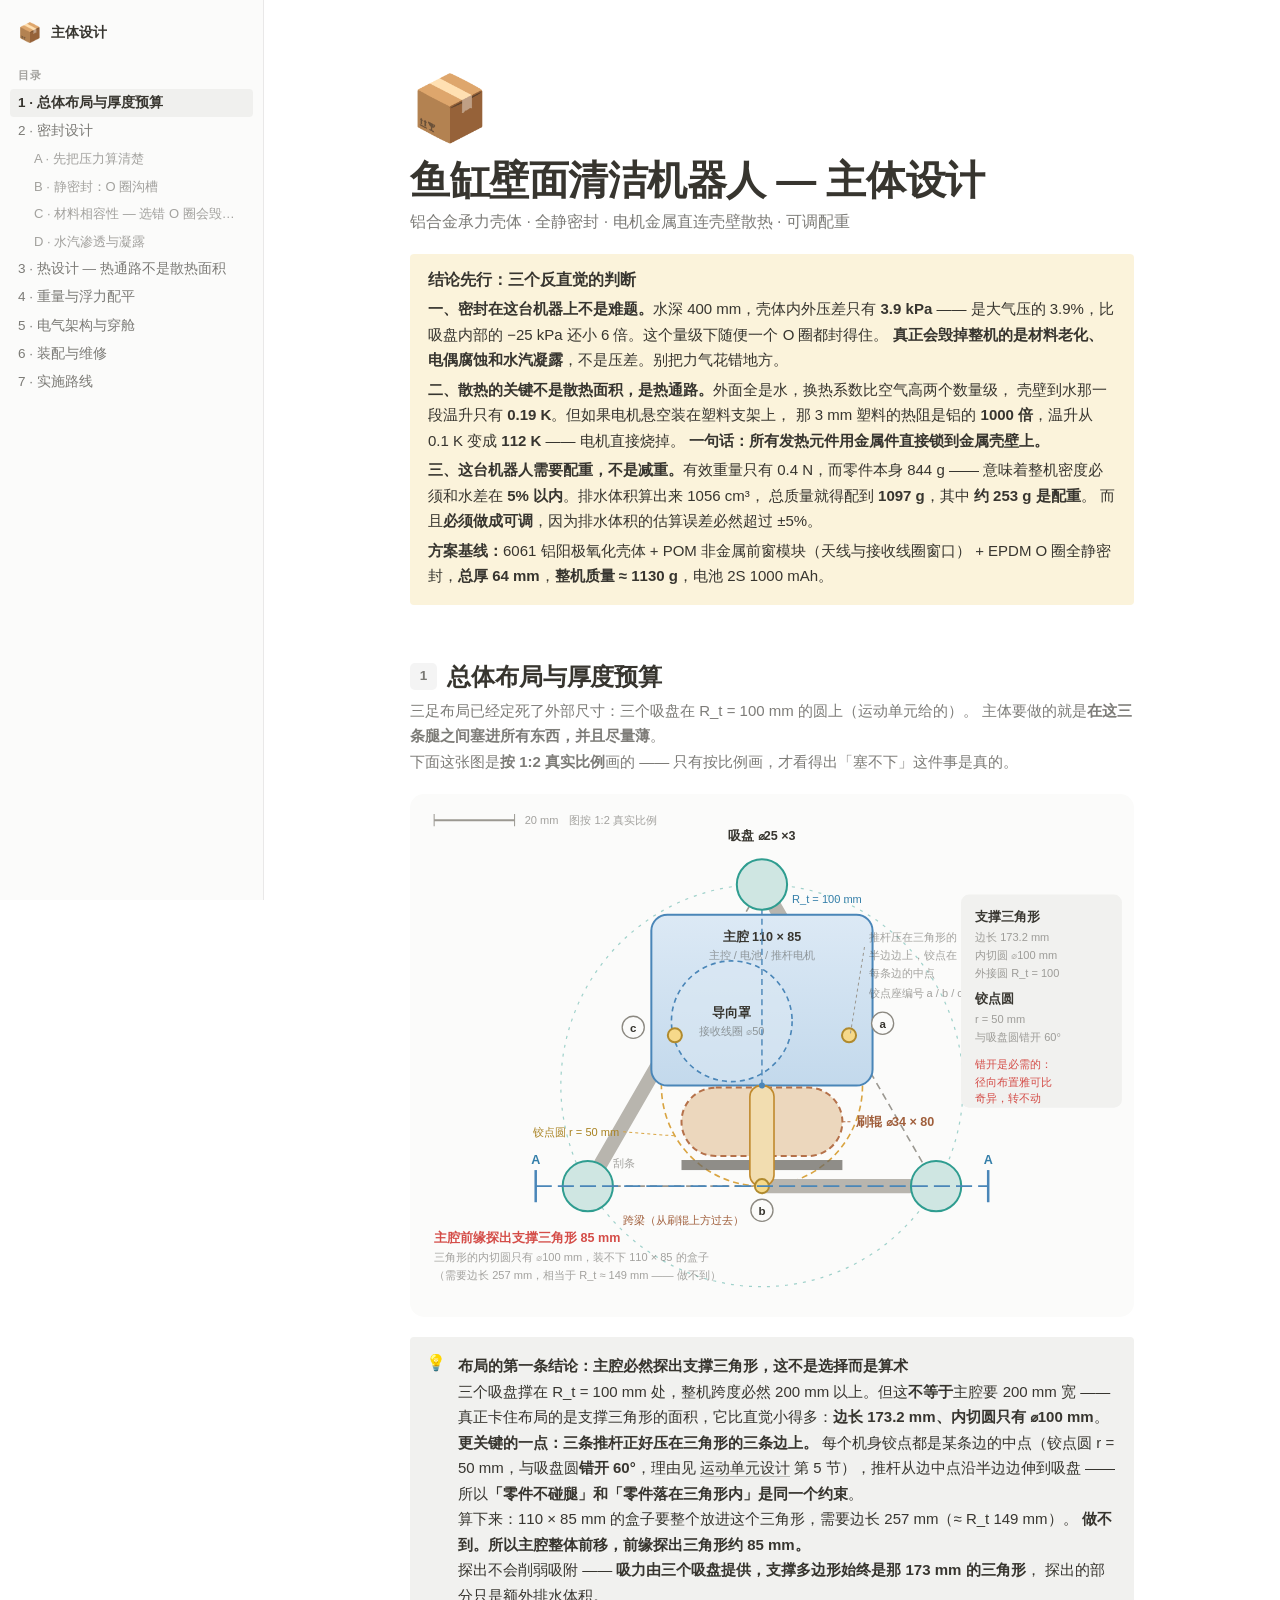
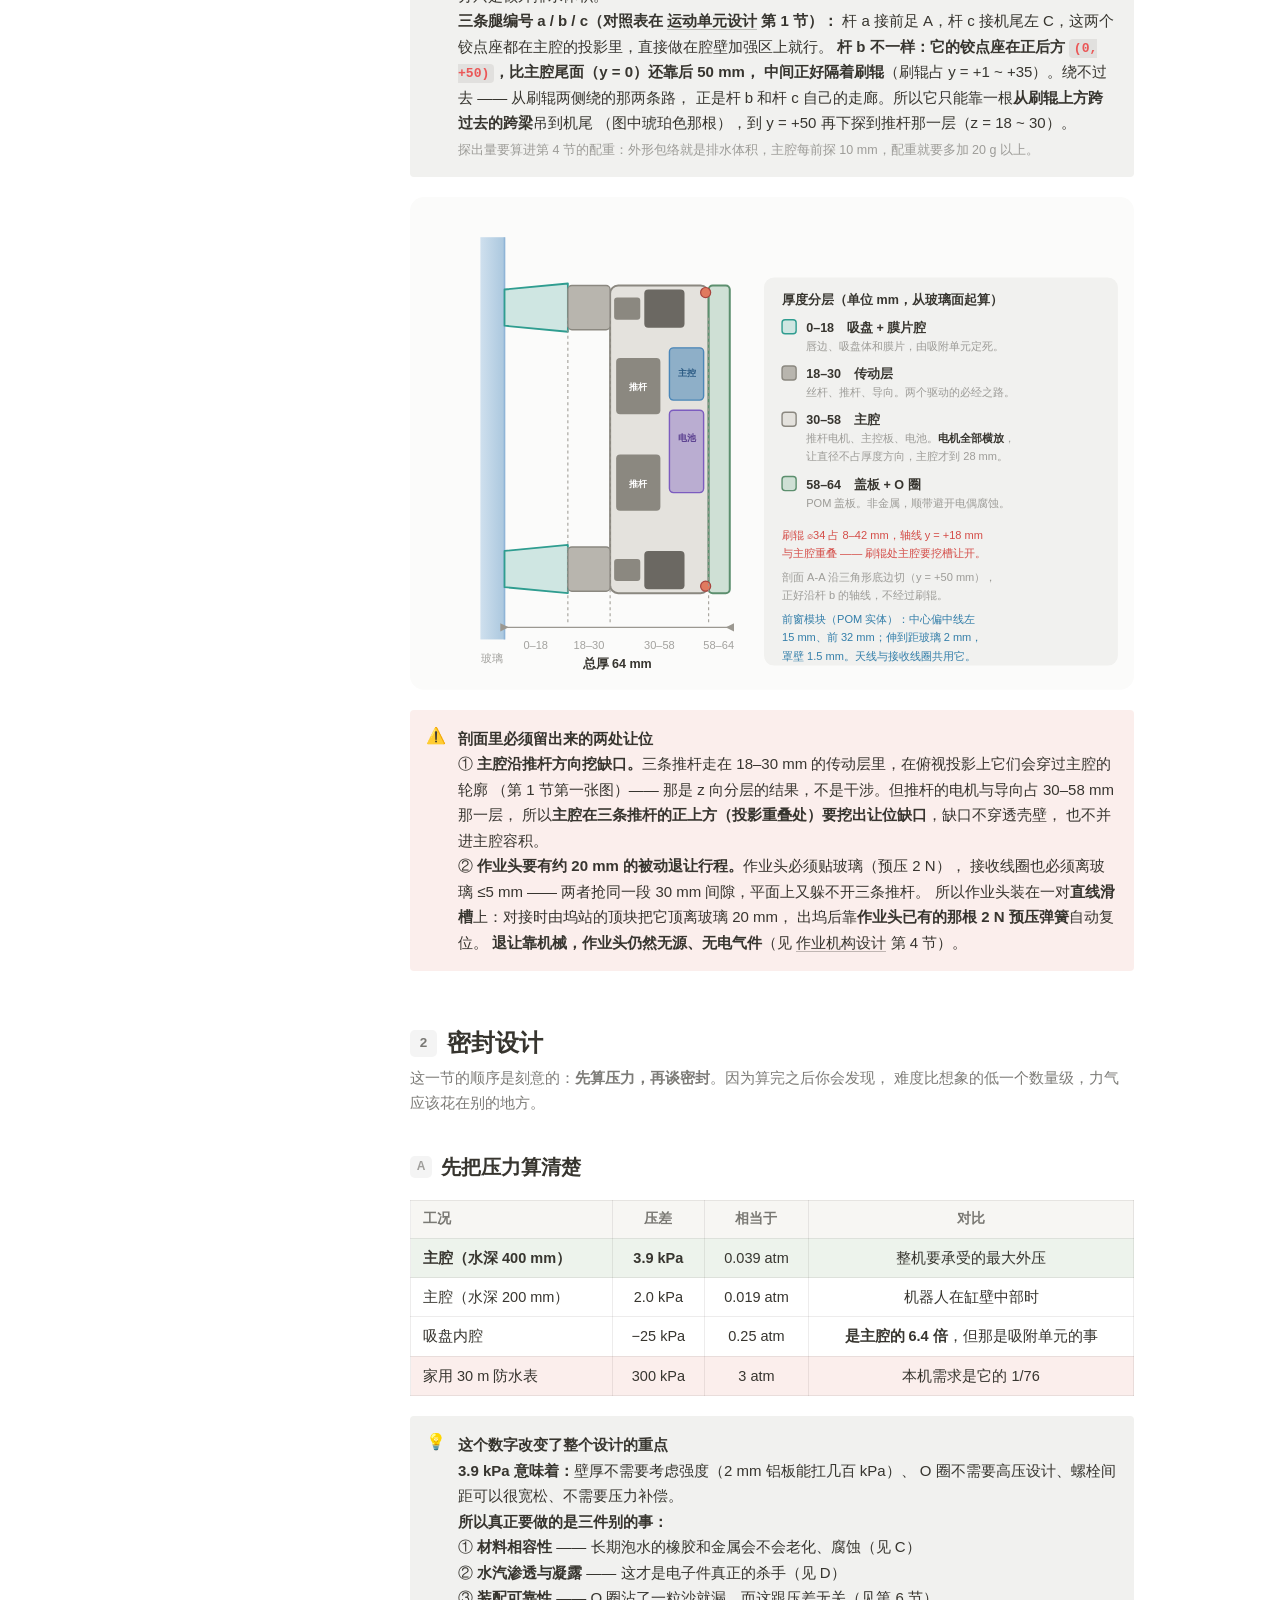
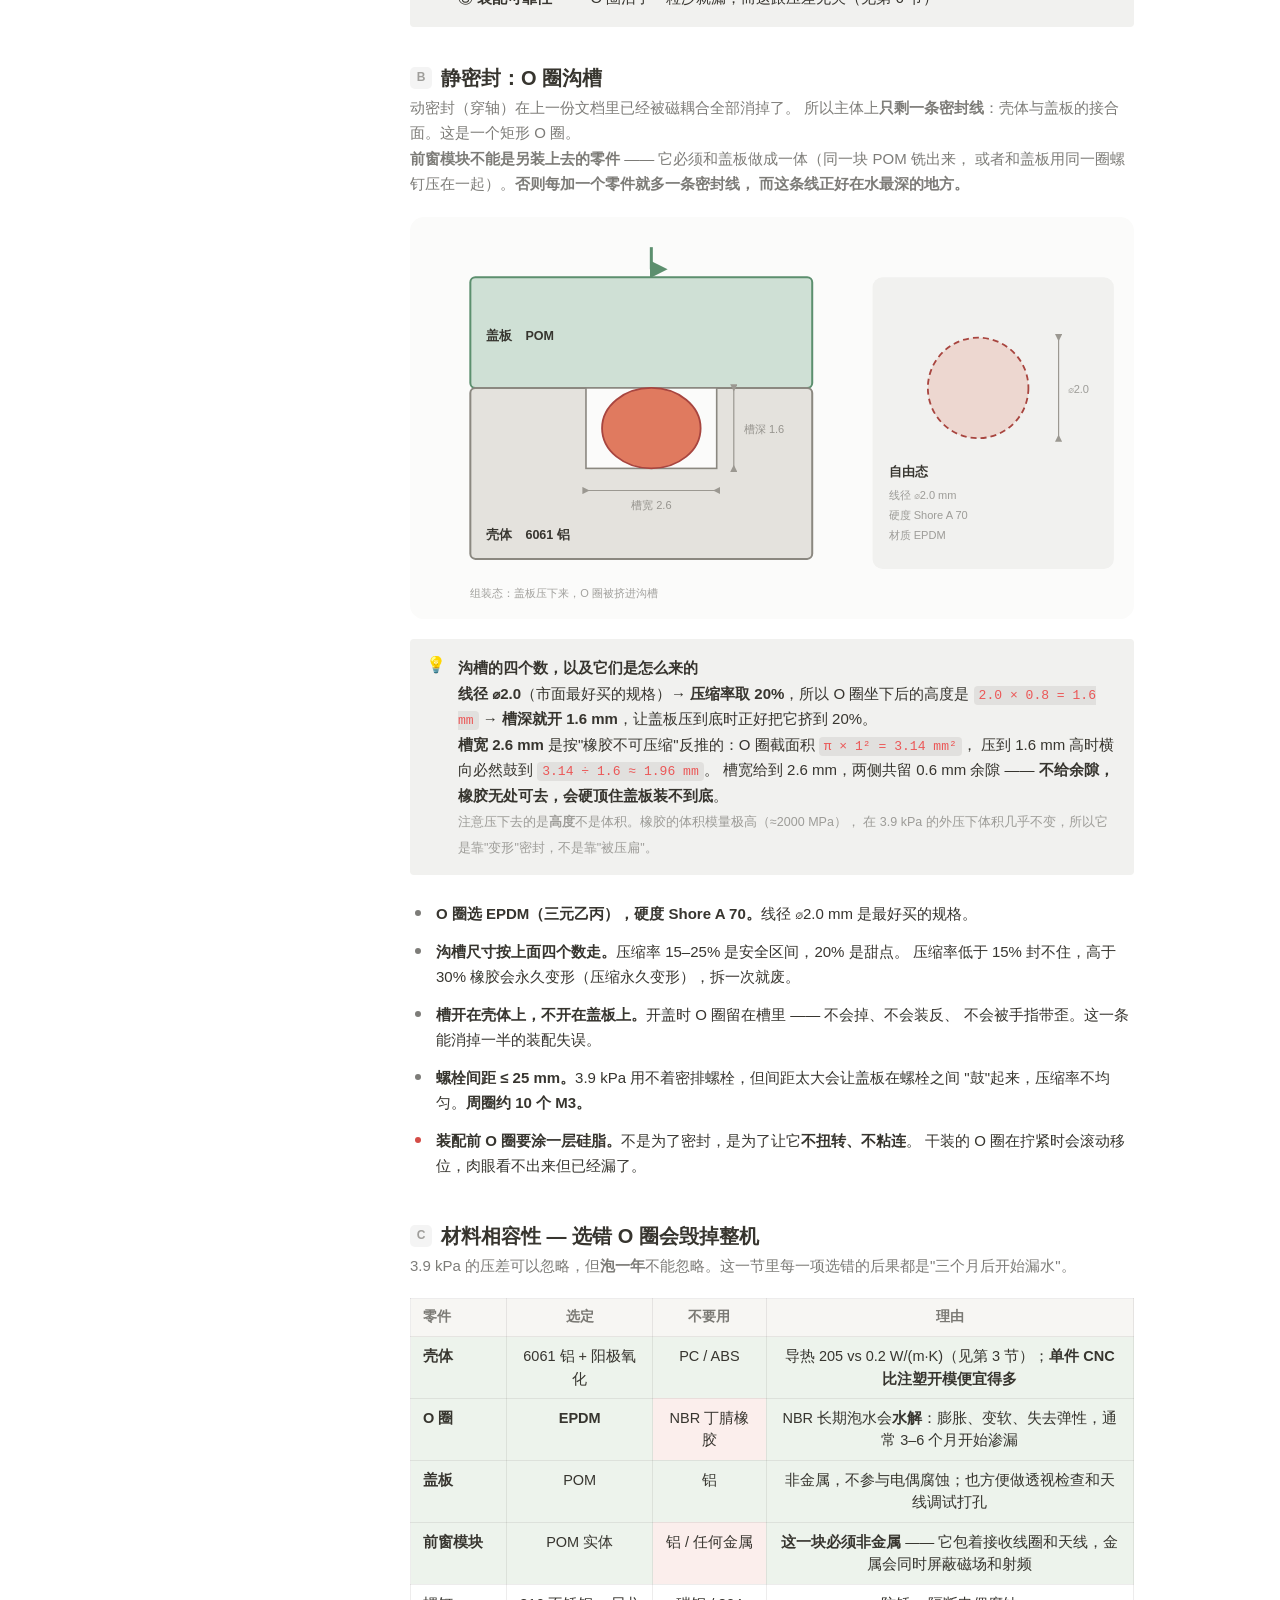
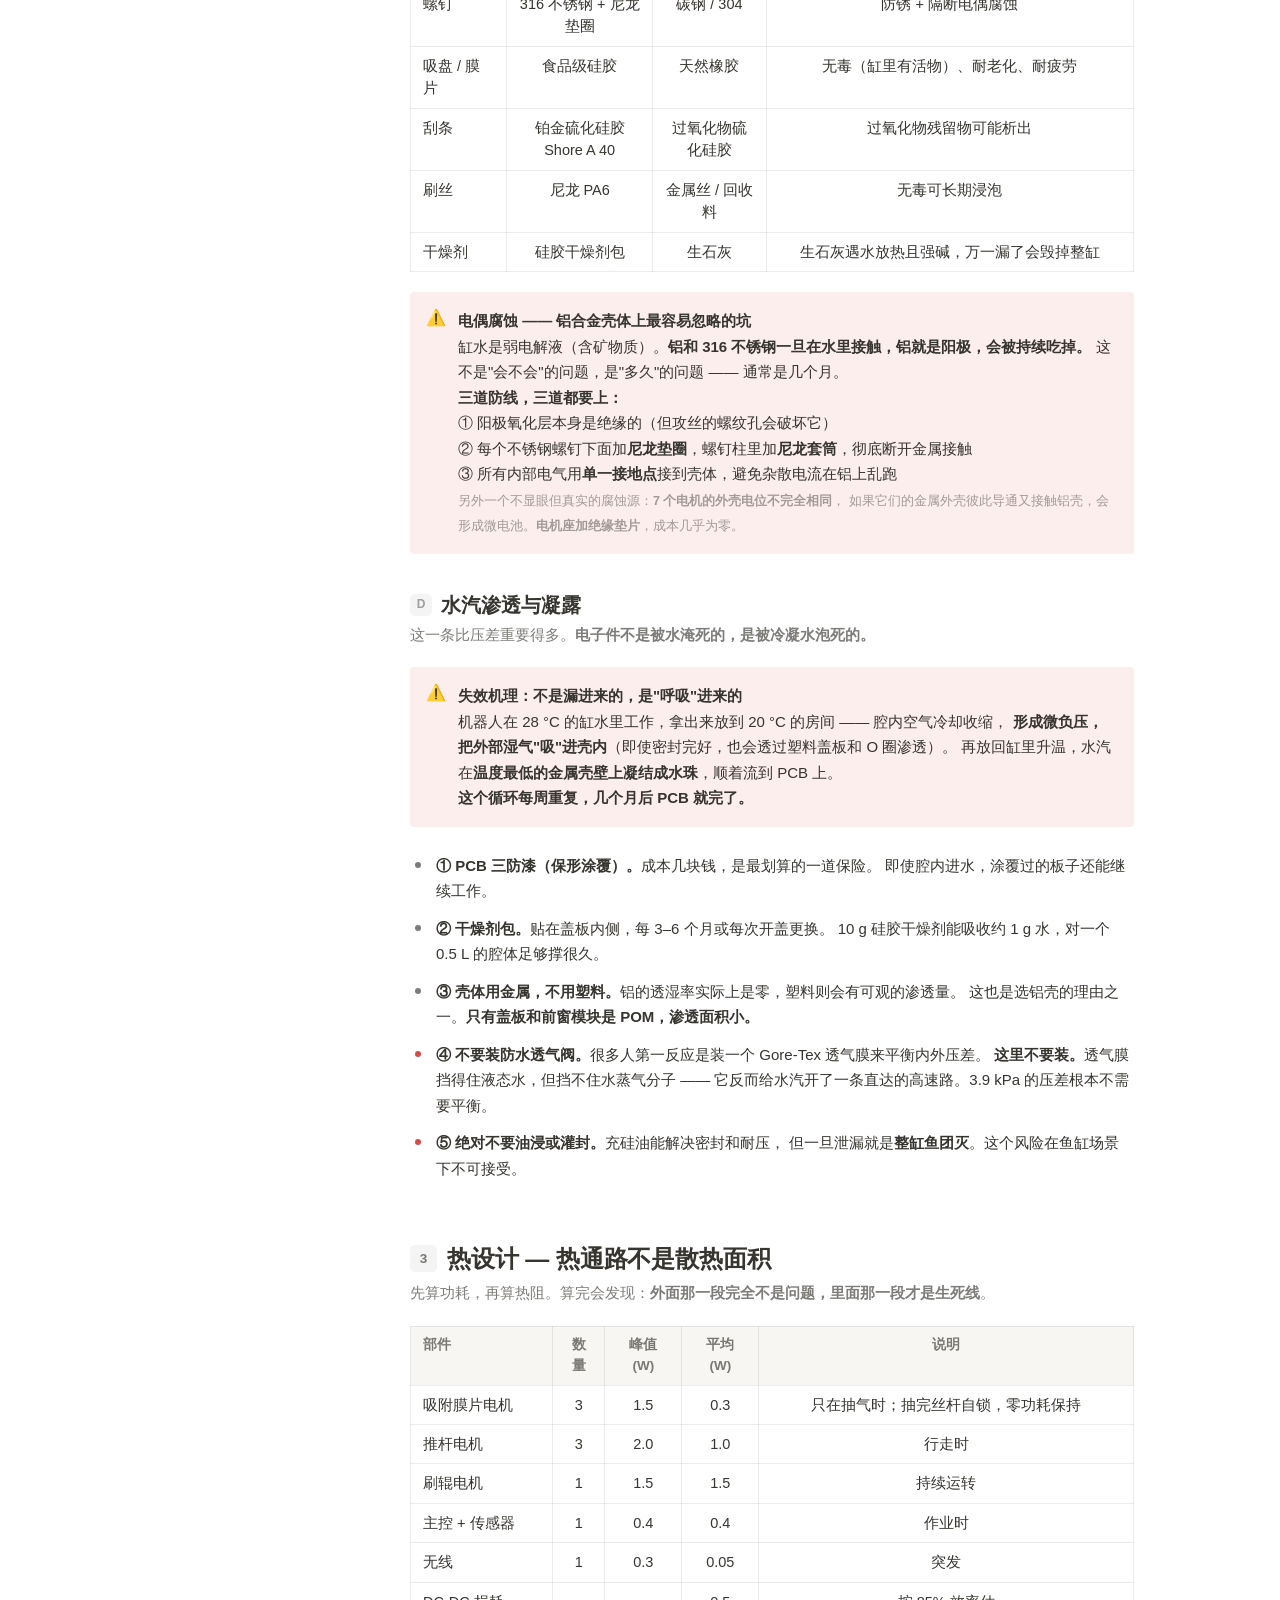
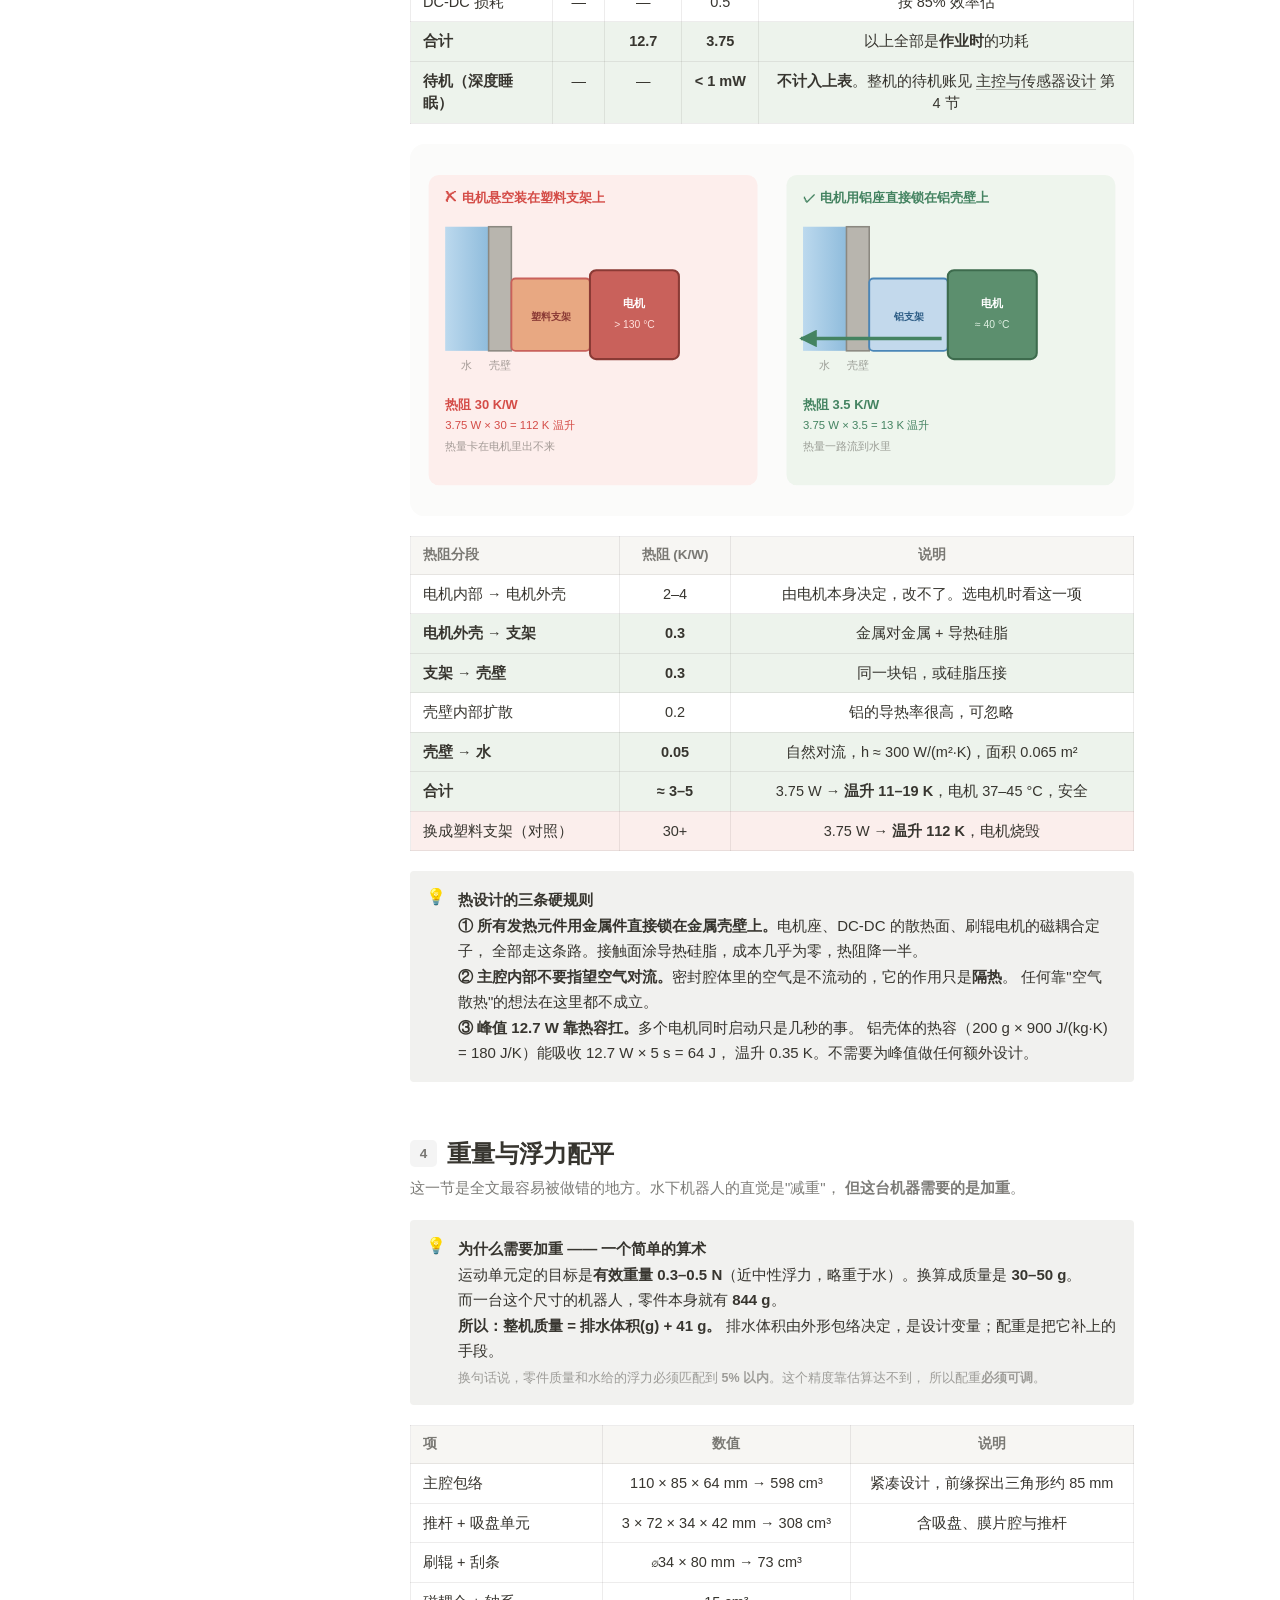
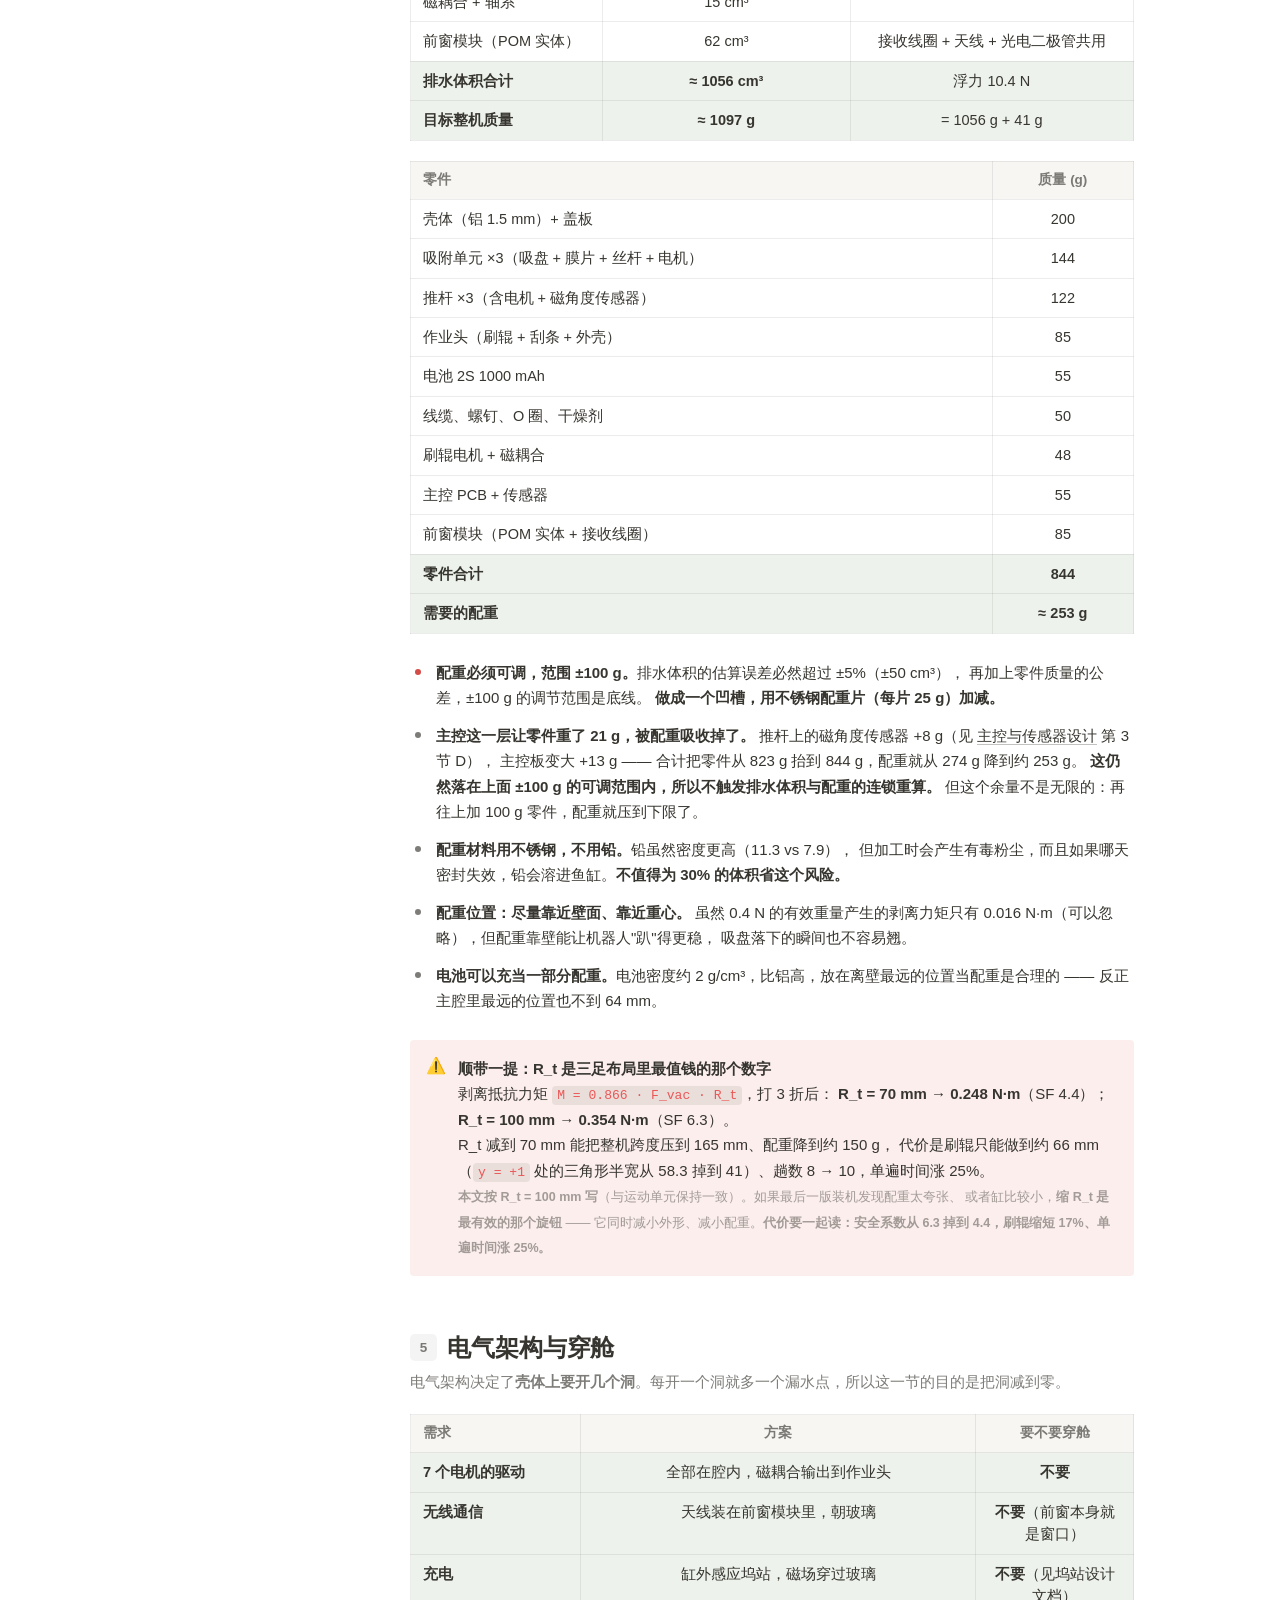
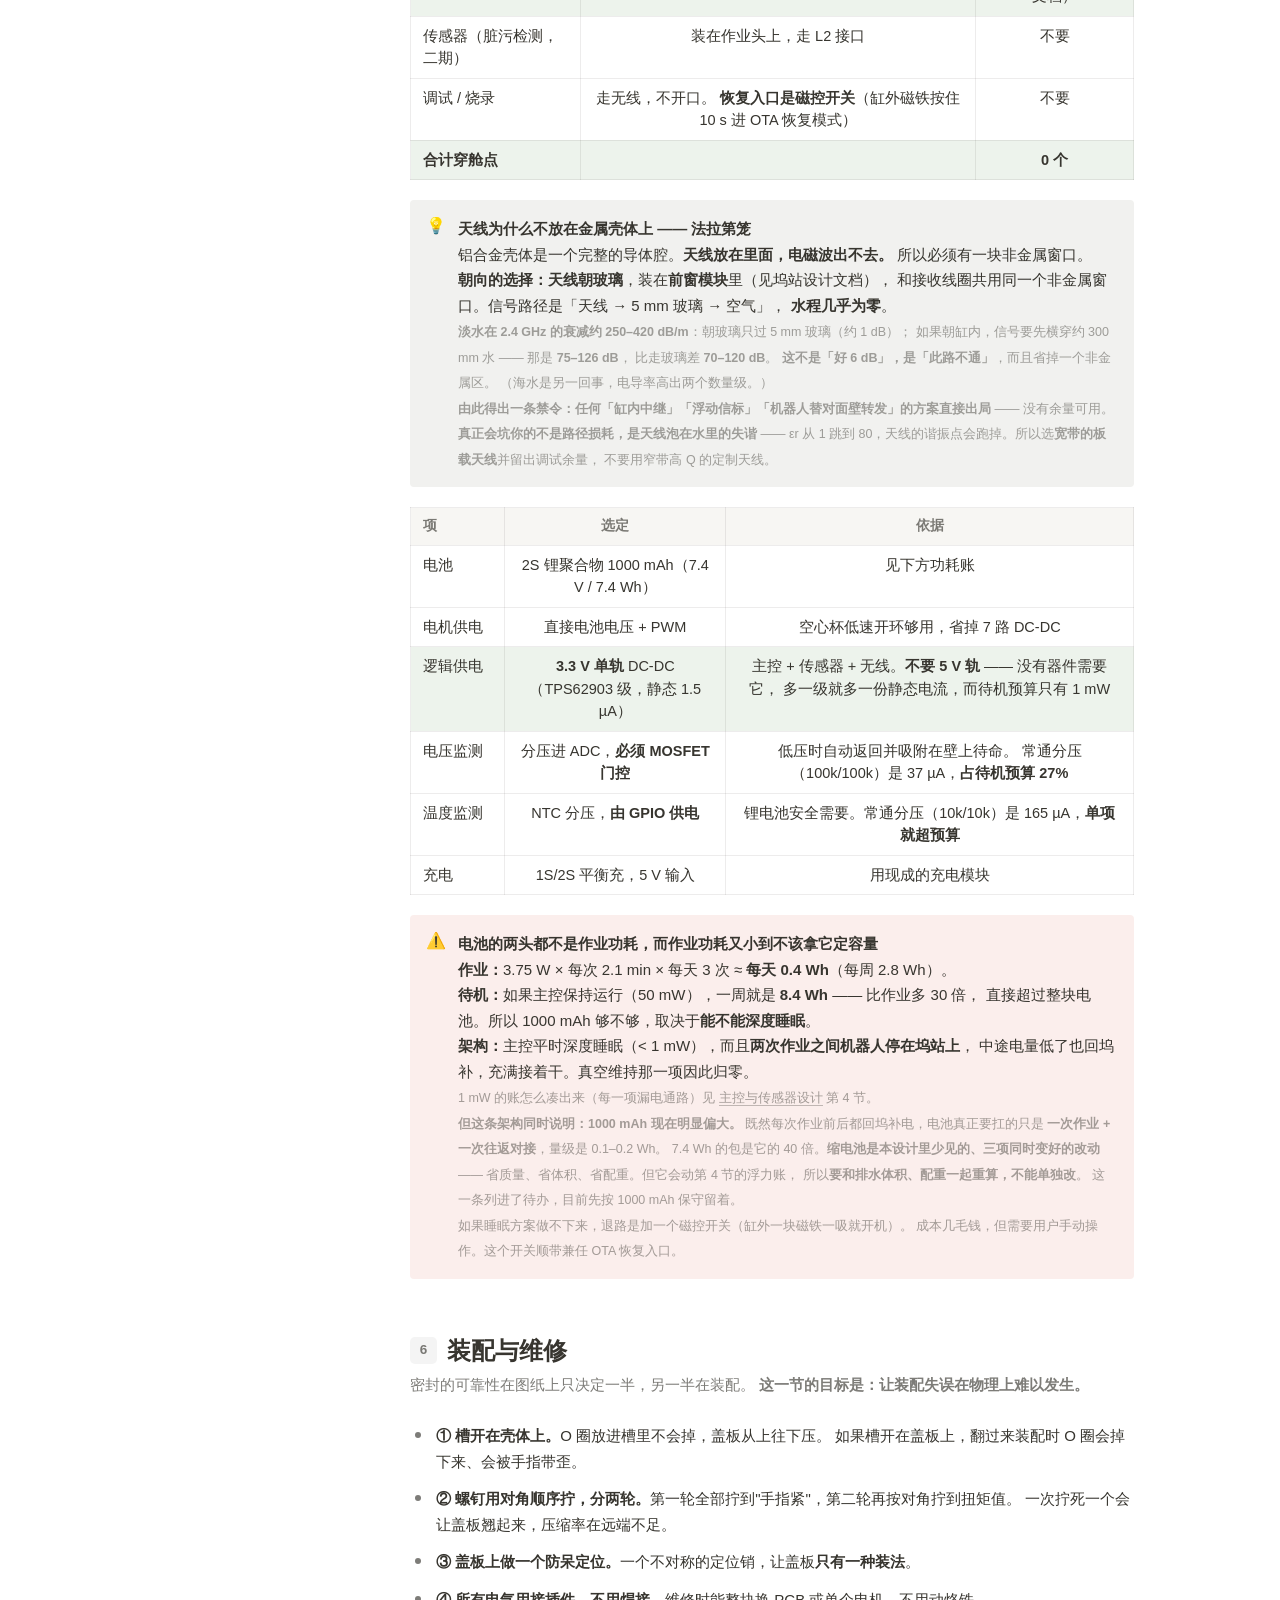
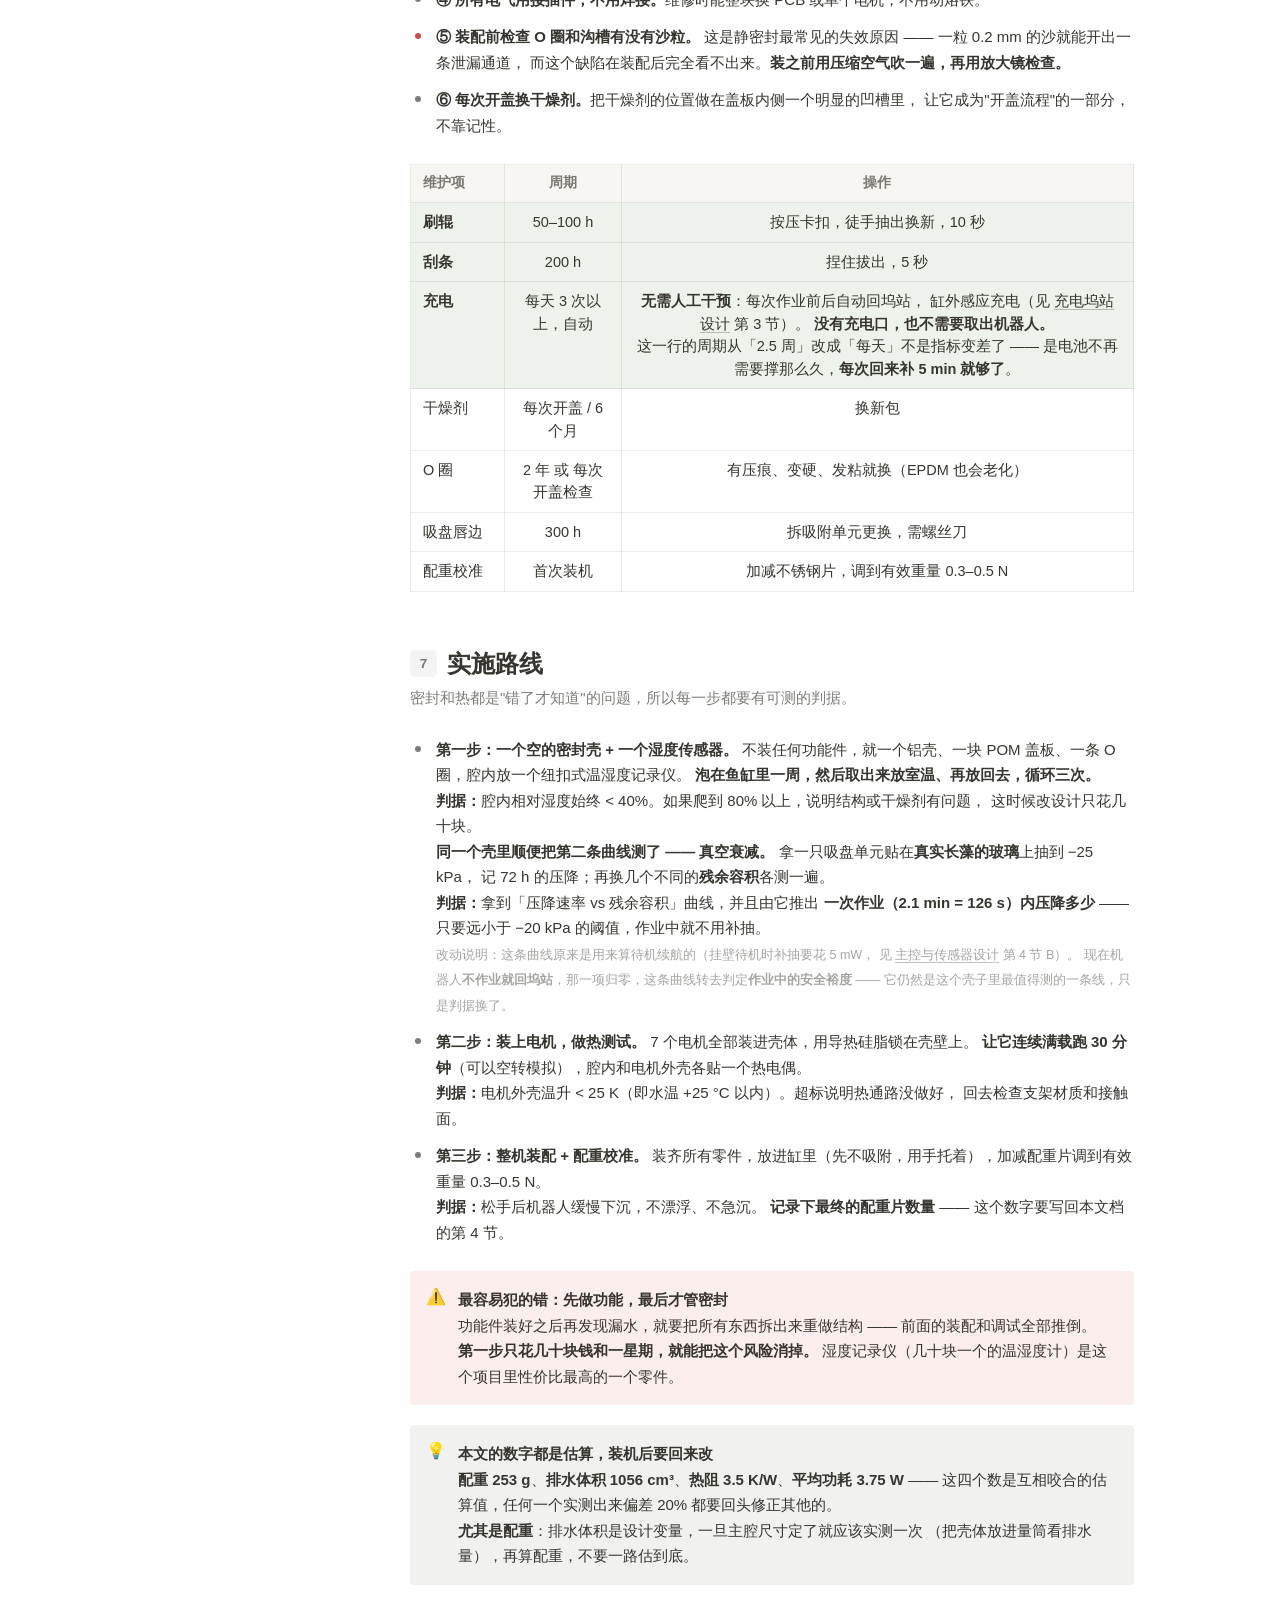
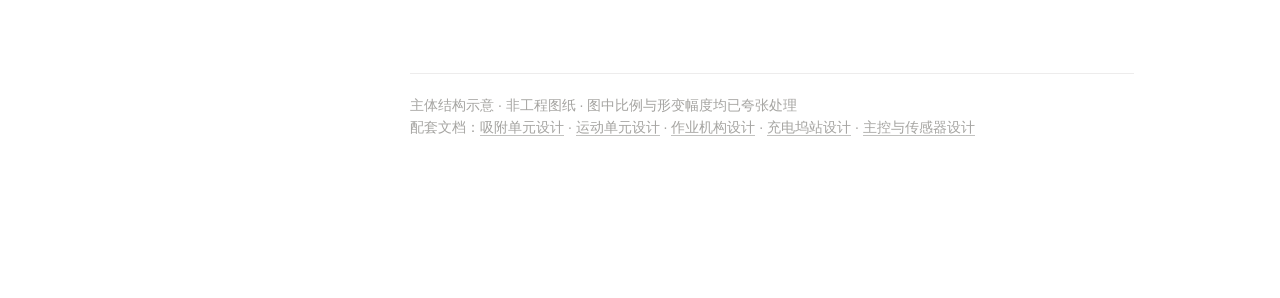
==== body.html @ 6ccfcbfc "feat: 完善文档" ====
<!DOCTYPE html>
<html lang="zh-CN">
<head>
<meta charset="UTF-8">
<meta name="viewport" content="width=device-width, initial-scale=1">
<title>鱼缸壁面清洁机器人 — 主体设计</title>
<link rel="stylesheet" href="assets/notion.css">
</head>
<body>
<nav class="side" id="side">
  <div class="side-doc"><span class="side-icon">📦</span><span class="side-name">主体设计</span></div>
  <div class="side-label">目录</div>
  <ul class="side-list">
    <li><a href="#s1" title="1 · 总体布局与厚度预算">1 · 总体布局与厚度预算</a></li>
    <li><a href="#s2" title="2 · 密封设计">2 · 密封设计</a></li>
    <li class="lv2"><a href="#s2a1" title="A · 先把压力算清楚">A · 先把压力算清楚</a></li>
    <li class="lv2"><a href="#s2a2" title="B · 静密封：O 圈沟槽">B · 静密封：O 圈沟槽</a></li>
    <li class="lv2"><a href="#s2a3" title="C · 材料相容性 — 选错 O 圈会毁掉整机">C · 材料相容性 — 选错 O 圈会毁掉整机</a></li>
    <li class="lv2"><a href="#s2a4" title="D · 水汽渗透与凝露">D · 水汽渗透与凝露</a></li>
    <li><a href="#s3" title="3 · 热设计 — 热通路不是散热面积">3 · 热设计 — 热通路不是散热面积</a></li>
    <li><a href="#s4" title="4 · 重量与浮力配平">4 · 重量与浮力配平</a></li>
    <li><a href="#s5" title="5 · 电气架构与穿舱">5 · 电气架构与穿舱</a></li>
    <li><a href="#s6" title="6 · 装配与维修">6 · 装配与维修</a></li>
    <li><a href="#s7" title="7 · 实施路线">7 · 实施路线</a></li>
  </ul>
</nav>
<button class="side-btn" type="button" aria-label="目录">&#9776;</button>
<main class="page">
<div class="page-inner">

<header>
  <div class="page-icon">📦</div>
  <h1>鱼缸壁面清洁机器人 — 主体设计</h1>
  <p class="sub">铝合金承力壳体 · 全静密封 · 电机金属直连壳壁散热 · 可调配重</p>
</header>

<!-- ══════ 结论先行 ══════ -->
<div class="keybox">
  <h3>结论先行：三个反直觉的判断</h3>
  <p>
    <b>一、密封在这台机器上不是难题。</b>水深 400 mm，壳体内外压差只有 <b>3.9 kPa</b> ——
    是大气压的 3.9%，比吸盘内部的 −25 kPa 还小 6 倍。这个量级下随便一个 O 圈都封得住。
    <b>真正会毁掉整机的是材料老化、电偶腐蚀和水汽凝露</b>，不是压差。别把力气花错地方。
  </p>
  <p>
    <b>二、散热的关键不是散热面积，是热通路。</b>外面全是水，换热系数比空气高两个数量级，
    壳壁到水那一段温升只有 <b>0.19 K</b>。但如果电机悬空装在塑料支架上，
    那 3 mm 塑料的热阻是铝的 <b>1000 倍</b>，温升从 0.1 K 变成 <b>112 K</b> —— 电机直接烧掉。
    <b>一句话：所有发热元件用金属件直接锁到金属壳壁上。</b>
  </p>
  <p>
    <b>三、这台机器人需要配重，不是减重。</b>有效重量只有 0.4 N，而零件本身 844 g ——
    意味着整机密度必须和水差在 <b>5% 以内</b>。排水体积算出来 1056 cm³，
    总质量就得配到 <b>1097 g</b>，其中 <b>约 253 g 是配重</b>。
    而且<b>必须做成可调</b>，因为排水体积的估算误差必然超过 ±5%。
  </p>
  <p>
    <b>方案基线：</b>6061 铝阳极氧化壳体 + POM 非金属前窗模块（天线与接收线圈窗口）
    + EPDM O 圈全静密封，<b>总厚 64 mm</b>，<b>整机质量 ≈ 1130 g</b>，电池 2S 1000 mAh。
  </p>
</div>

<!-- ══════ 1 总体布局 ══════ -->
<div class="card">
  <h2 id="s1"><span class="n">1</span>总体布局与厚度预算</h2>
  <p class="cap">
    三足布局已经定死了外部尺寸：三个吸盘在 R_t = 100 mm 的圆上（运动单元给的）。
    主体要做的就是<b>在这三条腿之间塞进所有东西，并且尽量薄</b>。
    <br>下面这张图是<b>按 1:2 真实比例</b>画的 —— 只有按比例画，才看得出「塞不下」这件事是真的。
  </p>

  <svg viewBox="0 0 720 520" role="img" aria-label="主体俯视布局，真实比例" style="width:100%;height:auto">
    <defs>
      <linearGradient id="b1Cav" x1="0" y1="0" x2="0" y2="1">
        <stop offset="0" stop-color="#dce9f5"/><stop offset="1" stop-color="#c3d9ec"/>
      </linearGradient>
    </defs>
    <rect width="720" height="520" rx="14" fill="#fbfbfa"/>

    <!-- 比例尺 -->
    <g stroke="#9b9891" stroke-width="1">
      <line x1="24" y1="26" x2="104" y2="26" stroke-width="2"/>
      <line x1="24" y1="20" x2="24" y2="32"/><line x1="104" y1="20" x2="104" y2="32"/>
    </g>
    <text x="114" y="30" class="s-sub">20 mm　图按 1:2 真实比例</text>

    <!-- 吸盘圆 R_t = 100 -->
    <circle cx="350" cy="290" r="200" fill="none" stroke="#2f9d90"
            stroke-width="1.2" stroke-dasharray="3 6" opacity=".45"/>
    <!-- 支撑三角形 -->
    <polygon points="350,90 523.2,390 176.8,390" fill="none" stroke="#9b9891"
             stroke-width="1.6" stroke-dasharray="7 5"/>
    <!-- 铰点圆 r = 50 -->
    <circle cx="350" cy="290" r="100" fill="none" stroke="#d9a441"
            stroke-width="1.6" stroke-dasharray="6 4"/>

    <!-- 三条推杆：正好压在三角形的三条半边边上，铰点是边的中点 -->
    <g stroke="#b8b5ae" stroke-width="14" stroke-linecap="round">
      <line x1="350" y1="90" x2="436.6" y2="240"/>
      <line x1="350" y1="390" x2="523.2" y2="390"/>
      <line x1="263.4" y1="240" x2="176.8" y2="390"/>
    </g>

    <!-- 主腔：为躲开刷辊整体前移，前缘探出三角形 -->
    <rect x="240" y="120" width="220" height="170" rx="16" fill="url(#b1Cav)"
          stroke="#4a86b8" stroke-width="2"/>
    <text x="350" y="146" text-anchor="middle" class="s-lbl">主腔 110 × 85</text>
    <text x="350" y="164" text-anchor="middle" class="s-sub">主控 / 电池 / 推杆电机</text>

    <!-- 刷辊：退到重心之后 y = +18 -->
    <rect x="270" y="292" width="160" height="68" rx="34" fill="#e0bb8c"
          fill-opacity=".55" stroke="#b5714a" stroke-width="2" stroke-dasharray="6 4"/>
    <!-- 刮条：刷辊之后 y = +38 -->
    <rect x="270" y="364" width="160" height="10" fill="#6b6862" fill-opacity=".75"/>

    <!-- 跨梁：吊住铰点座 b（0, +50）。中间隔着刷辊，只能从刷辊上方过去 -->
    <rect x="338" y="290" width="24" height="100" rx="11" fill="#f2ddb0"
          stroke="#c08a2e" stroke-width="1.6"/>
    <text x="332" y="428" text-anchor="end" class="s-sub" style="fill:#a05f3c">跨梁（从刷辊上方过去）</text>

    <!-- 导向罩 / 接收线圈：偏中线左 15 mm -->
    <circle cx="320" cy="226" r="60" fill="#dce9f5" fill-opacity=".55"
            stroke="#4a86b8" stroke-width="1.6" stroke-dasharray="5 4"/>
    <text x="320" y="222" text-anchor="middle" class="s-lbl">导向罩</text>
    <text x="320" y="240" text-anchor="middle" class="s-sub">接收线圈 ∅50</text>

    <!-- R_t 半径线 -->
    <line x1="350" y1="290" x2="350" y2="90" stroke="#4a86b8" stroke-width="1.4" stroke-dasharray="6 4"/>
    <circle cx="350" cy="290" r="3" fill="#4a86b8"/>
    <text x="380" y="108" class="s-sub" style="fill:var(--blue-fg)">R_t = 100 mm</text>

    <!-- 铰点圆半径线（leader） -->
    <line x1="212" y1="336" x2="263.4" y2="340" stroke="#d9a441" stroke-width="1" stroke-dasharray="3 3"/>
    <text x="208" y="340" text-anchor="end" class="s-sub" style="fill:#a8811f">铰点圆 r = 50 mm</text>

    <!-- 吸盘 -->
    <g fill="#cfe6e2" stroke="#2f9d90" stroke-width="2">
      <circle cx="350" cy="90" r="25"/>
      <circle cx="523.2" cy="390" r="25"/>
      <circle cx="176.8" cy="390" r="25"/>
    </g>
    <text x="350" y="46" text-anchor="middle" class="s-lbl">吸盘 ∅25 ×3</text>

    <!-- 铰点 -->
    <g fill="#f6d98a" stroke="#b08a2e" stroke-width="2">
      <circle cx="436.6" cy="240" r="7"/>
      <circle cx="350" cy="390" r="7"/>
      <circle cx="263.4" cy="240" r="7"/>
    </g>

    <!-- 连接点编号：与 motion.html 第 1 节同一套（a 前足 / b 机尾右 / c 机尾左） -->
    <g font-size="11.5" font-weight="700" text-anchor="middle">
      <circle cx="470" cy="228" r="11" fill="#fbfbfa" stroke="#8b8880" stroke-width="1.3"/><text x="470" y="232.5" fill="#37352f">a</text>
      <circle cx="350" cy="414" r="11" fill="#fbfbfa" stroke="#8b8880" stroke-width="1.3"/><text x="350" y="418.5" fill="#37352f">b</text>
      <circle cx="222" cy="232" r="11" fill="#fbfbfa" stroke="#8b8880" stroke-width="1.3"/><text x="222" y="236.5" fill="#37352f">c</text>
    </g>

    <!-- 刷辊 / 刮条标注 -->
    <line x1="430" y1="326" x2="440" y2="326" stroke="#b5714a" stroke-width="1" stroke-dasharray="3 2"/>
    <text x="444" y="330" class="s-lbl" style="fill:#a05f3c">刷辊 ∅34 × 80</text>
    <text x="224" y="371" text-anchor="end" class="s-sub">刮条</text>

    <!-- 推杆标注 -->
    <line x1="438" y1="238" x2="452" y2="152" stroke="#9b9891" stroke-width="1" stroke-dasharray="3 3"/>
    <text x="456" y="146" class="s-sub">推杆压在三角形的</text>
    <text x="456" y="164" class="s-sub">半边边上，铰点在</text>
    <text x="456" y="182" class="s-sub">每条边的中点</text>
    <text x="456" y="202" class="s-sub">铰点座编号 a / b / c</text>

    <!-- 剖切符号 A-A：沿三角形底边 -->
    <line x1="125" y1="390" x2="575" y2="390" stroke="#4a86b8" stroke-width="1.8" stroke-dasharray="16 6"/>
    <g stroke="#4a86b8" stroke-width="2.5">
      <line x1="125" y1="374" x2="125" y2="406"/>
      <line x1="575" y1="374" x2="575" y2="406"/>
    </g>
    <text x="125" y="368" text-anchor="middle" class="s-lbl" style="fill:var(--blue-fg)">A</text>
    <text x="575" y="368" text-anchor="middle" class="s-lbl" style="fill:var(--blue-fg)">A</text>

    <!-- 右下角几何信息 -->
    <rect x="548" y="100" width="160" height="212" rx="8" fill="#f1f1ef"/>
    <text x="562" y="126" class="s-lbl">支撑三角形</text>
    <text x="562" y="146" class="s-sub">边长 173.2 mm</text>
    <text x="562" y="164" class="s-sub">内切圆 ∅100 mm</text>
    <text x="562" y="182" class="s-sub">外接圆 R_t = 100</text>
    <text x="562" y="208" class="s-lbl">铰点圆</text>
    <text x="562" y="228" class="s-sub">r = 50 mm</text>
    <text x="562" y="246" class="s-sub">与吸盘圆错开 60°</text>
    <text x="562" y="272" class="s-sub" style="fill:var(--red-fg)">错开是必需的：</text>
    <text x="562" y="290" class="s-sub" style="fill:var(--red-fg)">径向布置雅可比</text>
    <text x="562" y="306" class="s-sub" style="fill:var(--red-fg)">奇异，转不动</text>

    <!-- 结论 -->
    <text x="24" y="446" class="s-lbl" style="fill:var(--red-fg)">主腔前缘探出支撑三角形 85 mm</text>
    <text x="24" y="464" class="s-sub">三角形的内切圆只有 ∅100 mm，装不下 110 × 85 的盒子</text>
    <text x="24" y="482" class="s-sub">（需要边长 257 mm，相当于 R_t ≈ 149 mm —— 做不到）</text>
  </svg>

  <div class="formula">
    <b>布局的第一条结论：主腔必然探出支撑三角形，这不是选择而是算术</b><br>
    三个吸盘撑在 R_t = 100 mm 处，整机跨度必然 200 mm 以上。但这<b>不等于</b>主腔要 200 mm 宽 ——
    真正卡住布局的是支撑三角形的面积，它比直觉小得多：<b>边长 173.2 mm、内切圆只有 ∅100 mm</b>。
    <br><b>更关键的一点：三条推杆正好压在三角形的三条边上。</b>
    每个机身铰点都是某条边的中点（铰点圆 r = 50 mm，与吸盘圆<b>错开 60°</b>，理由见
    <a href="motion.html">运动单元设计</a> 第 5 节），推杆从边中点沿半边边伸到吸盘 ——
    所以<b>「零件不碰腿」和「零件落在三角形内」是同一个约束</b>。<br>
    算下来：110 × 85 mm 的盒子要整个放进这个三角形，需要边长 257 mm（≈ R_t 149 mm）。
    <b>做不到。所以主腔整体前移，前缘探出三角形约 85 mm。</b><br>
    探出不会削弱吸附 —— <b>吸力由三个吸盘提供，支撑多边形始终是那 173 mm 的三角形</b>，
    探出的部分只是额外排水体积。<br>
    <b>三条腿编号 a / b / c（对照表在 <a href="motion.html">运动单元设计</a> 第 1 节）：</b>
    杆 a 接前足 A，杆 c 接机尾左 C，这两个铰点座都在主腔的投影里，直接做在腔壁加强区上就行。
    <b>杆 b 不一样：它的铰点座在正后方 <code>(0, +50)</code>，比主腔尾面（y = 0）还靠后 50 mm，
    中间正好隔着刷辊</b>（刷辊占 y = +1 ~ +35）。绕不过去 —— 从刷辊两侧绕的那两条路，
    正是杆 b 和杆 c 自己的走廊。所以它只能靠一根<b>从刷辊上方跨过去的跨梁</b>吊到机尾
    （图中琥珀色那根），到 y = +50 再下探到推杆那一层（z = 18 ~ 30）。<br>
    <span style="color:var(--ink-3);font-size:12.5px">
    探出量要算进第 4 节的配重：外形包络就是排水体积，主腔每前探 10 mm，配重就要多加 20 g 以上。</span>
  </div>

  <svg viewBox="0 0 720 490" role="img" aria-label="沿剖切线 A-A 的主体剖面" style="width:100%;height:auto">
    <defs>
      <linearGradient id="b2Glass" x1="0" y1="0" x2="1" y2="0">
        <stop offset="0" stop-color="#cfe0ee"/><stop offset="1" stop-color="#aac7de"/>
      </linearGradient>
      <marker id="b2Dim" viewBox="0 0 10 10" refX="5" refY="5" markerWidth="6" markerHeight="6" orient="auto">
        <path d="M0,5 L10,0 L10,10 z" fill="#9b9891"/>
      </marker>
      <marker id="b2DimS" viewBox="0 0 10 10" refX="5" refY="5" markerWidth="6" markerHeight="6" orient="auto">
        <path d="M10,5 L0,0 L0,10 z" fill="#9b9891"/>
      </marker>
    </defs>
    <rect width="720" height="490" rx="14" fill="#fbfbfa"/>

    <!-- 玻璃 -->
    <rect x="70" y="40" width="24" height="400" fill="url(#b2Glass)"/>
    <line x1="94" y1="40" x2="94" y2="440" stroke="#8fb4d6" stroke-width="1.6"/>
    <text x="82" y="462" text-anchor="middle" class="s-sub">玻璃</text>

    <!-- 主腔壳体 -->
    <rect x="199" y="88" width="98" height="306" rx="8" fill="#e4e2dd" stroke="#8b8880" stroke-width="2"/>
    <!-- 盖板（POM，非金属） -->
    <rect x="297" y="88" width="21" height="306" rx="4" fill="#cfe0d5" stroke="#5c8f6e" stroke-width="2"/>
    <!-- O 圈 -->
    <circle cx="294" cy="95" r="5" fill="#e07a5f" stroke="#a8453f" stroke-width="1.2"/>
    <circle cx="294" cy="387" r="5" fill="#e07a5f" stroke="#a8453f" stroke-width="1.2"/>

    <!-- 吸盘单元 B（上） -->
    <polygon points="94,92 94,128 157,134 157,86" fill="#cfe6e2" stroke="#2f9d90" stroke-width="1.8" stroke-linejoin="round"/>
    <rect x="157" y="88" width="42" height="44" rx="4" fill="#b8b5ae" stroke="#8b8880" stroke-width="1.4"/>
    <rect x="203" y="100" width="26" height="22" rx="3" fill="#8b8880"/>
    <rect x="233" y="92" width="40" height="38" rx="4" fill="#6b6862"/>

    <!-- 吸盘单元 C（下） -->
    <polygon points="94,352 94,388 157,394 157,346" fill="#cfe6e2" stroke="#2f9d90" stroke-width="1.8" stroke-linejoin="round"/>
    <rect x="157" y="348" width="42" height="44" rx="4" fill="#b8b5ae" stroke="#8b8880" stroke-width="1.4"/>
    <rect x="203" y="360" width="26" height="22" rx="3" fill="#8b8880"/>
    <rect x="233" y="352" width="40" height="38" rx="4" fill="#6b6862"/>

    <!-- 主腔内部 -->
    <rect x="205" y="160" width="44" height="56" rx="4" fill="#8b8880"/>
    <rect x="205" y="256" width="44" height="56" rx="4" fill="#8b8880"/>
    <rect x="258" y="150" width="34" height="52" rx="4" fill="#4a86b8" fill-opacity=".55" stroke="#4a86b8" stroke-width="1.4"/>
    <rect x="258" y="212" width="34" height="82" rx="4" fill="#7c5cbf" fill-opacity=".4" stroke="#7c5cbf" stroke-width="1.4"/>
    <text x="275" y="243" text-anchor="middle" font-size="9" fill="#5a3f8f" font-weight="600">电池</text>
    <text x="275" y="178" text-anchor="middle" font-size="9" fill="#2c5c85" font-weight="600">主控</text>
    <text x="227" y="192" text-anchor="middle" font-size="9" fill="#fff" font-weight="600">推杆</text>
    <text x="227" y="288" text-anchor="middle" font-size="9" fill="#fff" font-weight="600">推杆</text>

    <!-- 厚度标尺 -->
    <line x1="94" y1="428" x2="318" y2="428" stroke="#9b9891" stroke-width="1.4"
          marker-end="url(#b2Dim)" marker-start="url(#b2DimS)"/>
    <g stroke="#9b9891" stroke-width="1" stroke-dasharray="3 3">
      <line x1="157" y1="120" x2="157" y2="425"/>
      <line x1="199" y1="120" x2="199" y2="425"/>
      <line x1="297" y1="120" x2="297" y2="425"/>
    </g>
    <text x="125" y="450" text-anchor="middle" class="s-sub">0–18</text>
    <text x="178" y="450" text-anchor="middle" class="s-sub">18–30</text>
    <text x="248" y="450" text-anchor="middle" class="s-sub">30–58</text>
    <text x="307" y="450" text-anchor="middle" class="s-sub">58–64</text>
    <text x="206" y="468" text-anchor="middle" class="s-lbl">总厚 64 mm</text>

    <!-- 右栏标注 -->
    <rect x="352" y="80" width="352" height="386" rx="10" fill="#f1f1ef"/>
    <text x="370" y="106" class="s-lbl">厚度分层（单位 mm，从玻璃面起算）</text>

    <rect x="370" y="122" width="14" height="14" rx="3" fill="#cfe6e2" stroke="#2f9d90" stroke-width="1.4"/>
    <text x="394" y="134" class="s-lbl">0–18　吸盘 + 膜片腔</text>
    <text x="394" y="152" class="s-sub">唇边、吸盘体和膜片，由吸附单元定死。</text>

    <rect x="370" y="168" width="14" height="14" rx="3" fill="#b8b5ae" stroke="#8b8880" stroke-width="1.4"/>
    <text x="394" y="180" class="s-lbl">18–30　传动层</text>
    <text x="394" y="198" class="s-sub">丝杆、推杆、导向。两个驱动的必经之路。</text>

    <rect x="370" y="214" width="14" height="14" rx="3" fill="#e4e2dd" stroke="#8b8880" stroke-width="1.4"/>
    <text x="394" y="226" class="s-lbl">30–58　主腔</text>
    <text x="394" y="244" class="s-sub">推杆电机、主控板、电池。<tspan font-weight="600" style="fill:var(--fg)">电机全部横放</tspan>，</text>
    <text x="394" y="262" class="s-sub">让直径不占厚度方向，主腔才到 28 mm。</text>

    <rect x="370" y="278" width="14" height="14" rx="3" fill="#cfe0d5" stroke="#5c8f6e" stroke-width="1.4"/>
    <text x="394" y="290" class="s-lbl">58–64　盖板 + O 圈</text>
    <text x="394" y="308" class="s-sub">POM 盖板。非金属，顺带避开电偶腐蚀。</text>

    <text x="370" y="340" class="s-sub" style="fill:var(--red-fg)">刷辊 ∅34 占 8–42 mm，轴线 y = +18 mm</text>
    <text x="370" y="358" class="s-sub" style="fill:var(--red-fg)">与主腔重叠 —— 刷辊处主腔要挖槽让开。</text>
    <text x="370" y="382" class="s-sub">剖面 A-A 沿三角形底边切（y = +50 mm），</text>
    <text x="370" y="400" class="s-sub">正好沿杆 b 的轴线，不经过刷辊。</text>

    <text x="370" y="424" class="s-sub" style="fill:var(--blue-fg)">前窗模块（POM 实体）：中心偏中线左</text>
    <text x="370" y="442" class="s-sub" style="fill:var(--blue-fg)">15 mm、前 32 mm；伸到距玻璃 2 mm，</text>
    <text x="370" y="460" class="s-sub" style="fill:var(--blue-fg)">罩壁 1.5 mm。天线与接收线圈共用它。</text>
  </svg>
<div class="formula w">
    <b>剖面里必须留出来的两处让位</b><br>
    ① <b>主腔沿推杆方向挖缺口。</b>三条推杆走在 18–30 mm 的传动层里，在俯视投影上它们会穿过主腔的轮廓
    （第 1 节第一张图）—— 那是 z 向分层的结果，不是干涉。但推杆的电机与导向占 30–58 mm 那一层，
    所以<b>主腔在三条推杆的正上方（投影重叠处）要挖出让位缺口</b>，缺口不穿透壳壁，
    也不并进主腔容积。<br>
    ② <b>作业头要有约 20 mm 的被动退让行程。</b>作业头必须贴玻璃（预压 2 N），
    接收线圈也必须离玻璃 ≤5 mm —— 两者抢同一段 30 mm 间隙，平面上又躲不开三条推杆。
    所以作业头装在一对<b>直线滑槽</b>上：对接时由坞站的顶块把它顶离玻璃 20 mm，
    出坞后靠<b>作业头已有的那根 2 N 预压弹簧</b>自动复位。
    <b>退让靠机械，作业头仍然无源、无电气件</b>（见 <a href="work.html">作业机构设计</a> 第 4 节）。
  </div>
</div>

<!-- ══════ 2 密封设计 ══════ -->
<div class="card">
  <h2 id="s2"><span class="n">2</span>密封设计</h2>
  <p class="cap">
    这一节的顺序是刻意的：<b>先算压力，再谈密封</b>。因为算完之后你会发现，
    难度比想象的低一个数量级，力气应该花在别的地方。
  </p>

  <h3 id="s2a1"><span class="n">A</span>先把压力算清楚</h3>

  <table>
    <thead><tr><th>工况</th><th>压差</th><th>相当于</th><th>对比</th></tr></thead>
    <tbody>
      <tr class="hl"><td><b>主腔（水深 400 mm）</b></td><td><b>3.9 kPa</b></td><td>0.039 atm</td><td>整机要承受的最大外压</td></tr>
      <tr><td>主腔（水深 200 mm）</td><td>2.0 kPa</td><td>0.019 atm</td><td>机器人在缸壁中部时</td></tr>
      <tr><td>吸盘内腔</td><td>−25 kPa</td><td>0.25 atm</td><td><b>是主腔的 6.4 倍</b>，但那是吸附单元的事</td></tr>
      <tr class="bad"><td>家用 30 m 防水表</td><td>300 kPa</td><td>3 atm</td><td>本机需求是它的 1/76</td></tr>
    </tbody>
  </table>

  <div class="formula">
    <b>这个数字改变了整个设计的重点</b><br>
    <b>3.9 kPa 意味着：</b>壁厚不需要考虑强度（2 mm 铝板能扛几百 kPa）、
    O 圈不需要高压设计、螺栓间距可以很宽松、不需要压力补偿。
    <br><b>所以真正要做的是三件别的事：</b>
    <br>① <b>材料相容性</b> —— 长期泡水的橡胶和金属会不会老化、腐蚀（见 C）
    <br>② <b>水汽渗透与凝露</b> —— 这才是电子件真正的杀手（见 D）
    <br>③ <b>装配可靠性</b> —— O 圈沾了一粒沙就漏，而这跟压差无关（见第 6 节）
  </div>

  <h3 id="s2a2"><span class="n">B</span>静密封：O 圈沟槽</h3>
  <p class="cap">
    动密封（穿轴）在上一份文档里已经被磁耦合全部消掉了。
    所以主体上<b>只剩一条密封线</b>：壳体与盖板的接合面。这是一个矩形 O 圈。
    <br><b>前窗模块不能是另装上去的零件</b> —— 它必须和盖板做成一体（同一块 POM 铣出来，
    或者和盖板用同一圈螺钉压在一起）。<b>否则每加一个零件就多一条密封线，
    而这条线正好在水最深的地方。</b>
  </p>

  <svg viewBox="0 0 720 400" role="img" aria-label="O 圈沟槽放大剖面" style="width:100%;height:auto">
    <defs>
      <marker id="b3Dim" viewBox="0 0 10 10" refX="5" refY="5" markerWidth="6" markerHeight="6" orient="auto">
        <path d="M0,5 L10,0 L10,10 z" fill="#9b9891"/>
      </marker>
      <marker id="b3DimS" viewBox="0 0 10 10" refX="5" refY="5" markerWidth="6" markerHeight="6" orient="auto">
        <path d="M10,5 L0,0 L0,10 z" fill="#9b9891"/>
      </marker>
      <marker id="b3Push" viewBox="0 0 10 10" refX="5" refY="9" markerWidth="6" markerHeight="6" orient="auto">
        <path d="M0,10 L5,0 L10,10 z" fill="#5c8f6e"/>
      </marker>
    </defs>
    <rect width="720" height="400" rx="14" fill="#fbfbfa"/>

    <!-- ── 左：组装态。比例 50 px/mm ── -->
    <line x1="240" y1="30" x2="240" y2="52" stroke="#5c8f6e" stroke-width="3" marker-end="url(#b3Push)"/>
    <rect x="60" y="60" width="340" height="110" rx="5" fill="#cfe0d5" stroke="#5c8f6e" stroke-width="2"/>
    <text x="76" y="122" class="s-lbl">盖板　POM</text>

    <rect x="60" y="170" width="340" height="170" rx="5" fill="#e4e2dd" stroke="#8b8880" stroke-width="2"/>
    <!-- 沟槽 2.6 × 1.6 mm -->
    <rect x="175" y="170" width="130" height="80" fill="#fbfbfa" stroke="#8b8880" stroke-width="1.6"/>
    <!-- O 圈压缩态：∅2.0 挤到 1.6 高 -->
    <ellipse cx="240" cy="210" rx="49" ry="40" fill="#e07a5f" stroke="#a8453f" stroke-width="1.8"/>
    <text x="76" y="320" class="s-lbl">壳体　6061 铝</text>

    <!-- 槽宽 -->
    <line x1="175" y1="272" x2="305" y2="272" stroke="#9b9891" stroke-width="1.2"
          marker-end="url(#b3Dim)" marker-start="url(#b3DimS)"/>
    <text x="240" y="290" text-anchor="middle" class="s-sub">槽宽 2.6</text>
    <!-- 槽深 -->
    <line x1="322" y1="170" x2="322" y2="250" stroke="#9b9891" stroke-width="1.2"
          marker-end="url(#b3Dim)" marker-start="url(#b3DimS)"/>
    <text x="332" y="215" class="s-sub">槽深 1.6</text>

    <text x="60" y="378" class="s-sub">组装态：盖板压下来，O 圈被挤进沟槽</text>

    <!-- ── 右：自由态 ── -->
    <rect x="460" y="60" width="240" height="290" rx="10" fill="#f1f1ef"/>
    <circle cx="565" cy="170" r="50" fill="#e07a5f" fill-opacity=".22"
            stroke="#a8453f" stroke-width="1.8" stroke-dasharray="6 4"/>
    <line x1="645" y1="120" x2="645" y2="220" stroke="#9b9891" stroke-width="1.2"
          marker-end="url(#b3Dim)" marker-start="url(#b3DimS)"/>
    <text x="654" y="175" class="s-sub">∅2.0</text>
    <text x="476" y="258" class="s-lbl">自由态</text>
    <text x="476" y="280" class="s-sub">线径 ∅2.0 mm</text>
    <text x="476" y="300" class="s-sub">硬度 Shore A 70</text>
    <text x="476" y="320" class="s-sub">材质 EPDM</text>
  </svg>

  <div class="formula">
    <b>沟槽的四个数，以及它们是怎么来的</b><br>
    <b>线径 ∅2.0</b>（市面最好买的规格）→ <b>压缩率取 20%</b>，所以 O 圈坐下后的高度是
    <code>2.0 × 0.8 = 1.6 mm</code> → <b>槽深就开 1.6 mm</b>，让盖板压到底时正好把它挤到 20%。<br>
    <b>槽宽 2.6 mm</b> 是按"橡胶不可压缩"反推的：O 圈截面积 <code>π × 1² = 3.14 mm²</code>，
    压到 1.6 mm 高时横向必然鼓到 <code>3.14 ÷ 1.6 ≈ 1.96 mm</code>。
    槽宽给到 2.6 mm，两侧共留 0.6 mm 余隙 —— <b>不给余隙，橡胶无处可去，会硬顶住盖板装不到底</b>。
    <br><span style="color:var(--ink-3);font-size:12.5px">
    注意压下去的是<b>高度</b>不是体积。橡胶的体积模量极高（≈2000 MPa），
    在 3.9 kPa 的外压下体积几乎不变，所以它是靠"变形"密封，不是靠"被压扁"。</span>
  </div>

  <ul class="pts">
    <li><b>O 圈选 EPDM（三元乙丙），硬度 Shore A 70。</b>线径 ∅2.0 mm 是最好买的规格。</li>
    <li><b>沟槽尺寸按上面四个数走。</b>压缩率 15–25% 是安全区间，20% 是甜点。
      压缩率低于 15% 封不住，高于 30% 橡胶会永久变形（压缩永久变形），拆一次就废。</li>
    <li><b>槽开在壳体上，不开在盖板上。</b>开盖时 O 圈留在槽里 —— 不会掉、不会装反、
      不会被手指带歪。这一条能消掉一半的装配失误。</li>
    <li><b>螺栓间距 ≤ 25 mm。</b>3.9 kPa 用不着密排螺栓，但间距太大会让盖板在螺栓之间
      "鼓"起来，压缩率不均匀。<b>周圈约 10 个 M3。</b></li>
    <li class="w"><b>装配前 O 圈要涂一层硅脂。</b>不是为了密封，是为了让它<b>不扭转、不粘连</b>。
      干装的 O 圈在拧紧时会滚动移位，肉眼看不出来但已经漏了。</li>
  </ul>

  <h3 id="s2a3"><span class="n">C</span>材料相容性 — 选错 O 圈会毁掉整机</h3>
  <p class="cap">
    3.9 kPa 的压差可以忽略，但<b>泡一年</b>不能忽略。这一节里每一项选错的后果都是"三个月后开始漏水"。
  </p>

  <table>
    <thead><tr><th>零件</th><th>选定</th><th>不要用</th><th>理由</th></tr></thead>
    <tbody>
      <tr class="hl"><td><b>壳体</b></td><td>6061 铝 + 阳极氧化</td><td>PC / ABS</td>
          <td>导热 205 vs 0.2 W/(m·K)（见第 3 节）；<b>单件 CNC 比注塑开模便宜得多</b></td></tr>
      <tr class="hl"><td><b>O 圈</b></td><td><b>EPDM</b></td><td class="bad">NBR 丁腈橡胶</td>
          <td>NBR 长期泡水会<b>水解</b>：膨胀、变软、失去弹性，通常 3–6 个月开始渗漏</td></tr>
      <tr class="hl"><td><b>盖板</b></td><td>POM</td><td>铝</td>
          <td>非金属，不参与电偶腐蚀；也方便做透视检查和天线调试打孔</td></tr>
      <tr class="hl"><td><b>前窗模块</b></td><td>POM 实体</td><td class="bad">铝 / 任何金属</td>
          <td><b>这一块必须非金属</b> —— 它包着接收线圈和天线，金属会同时屏蔽磁场和射频</td></tr>
      <tr><td>螺钉</td><td>316 不锈钢 + 尼龙垫圈</td><td>碳钢 / 304</td>
          <td>防锈 + 隔断电偶腐蚀</td></tr>
      <tr><td>吸盘 / 膜片</td><td>食品级硅胶</td><td>天然橡胶</td>
          <td>无毒（缸里有活物）、耐老化、耐疲劳</td></tr>
      <tr><td>刮条</td><td>铂金硫化硅胶 Shore A 40</td><td>过氧化物硫化硅胶</td>
          <td>过氧化物残留物可能析出</td></tr>
      <tr><td>刷丝</td><td>尼龙 PA6</td><td>金属丝 / 回收料</td>
          <td>无毒可长期浸泡</td></tr>
      <tr><td>干燥剂</td><td>硅胶干燥剂包</td><td>生石灰</td>
          <td>生石灰遇水放热且强碱，万一漏了会毁掉整缸</td></tr>
    </tbody>
  </table>

  <div class="formula w">
    <b>电偶腐蚀 —— 铝合金壳体上最容易忽略的坑</b><br>
    缸水是弱电解液（含矿物质）。<b>铝和 316 不锈钢一旦在水里接触，铝就是阳极，会被持续吃掉。</b>
    这不是"会不会"的问题，是"多久"的问题 —— 通常是几个月。
    <br><b>三道防线，三道都要上：</b>
    <br>① 阳极氧化层本身是绝缘的（但攻丝的螺纹孔会破坏它）
    <br>② 每个不锈钢螺钉下面加<b>尼龙垫圈</b>，螺钉柱里加<b>尼龙套筒</b>，彻底断开金属接触
    <br>③ 所有内部电气用<b>单一接地点</b>接到壳体，避免杂散电流在铝上乱跑
    <br><span style="color:var(--ink-3);font-size:12.5px">
    另外一个不显眼但真实的腐蚀源：<b>7 个电机的外壳电位不完全相同</b>，
    如果它们的金属外壳彼此导通又接触铝壳，会形成微电池。<b>电机座加绝缘垫片</b>，成本几乎为零。</span>
  </div>

  <h3 id="s2a4"><span class="n">D</span>水汽渗透与凝露</h3>
  <p class="cap">
    这一条比压差重要得多。<b>电子件不是被水淹死的，是被冷凝水泡死的。</b>
  </p>

  <div class="formula w">
    <b>失效机理：不是漏进来的，是"呼吸"进来的</b><br>
    机器人在 28 °C 的缸水里工作，拿出来放到 20 °C 的房间 —— 腔内空气冷却收缩，
    <b>形成微负压，把外部湿气"吸"进壳内</b>（即使密封完好，也会透过塑料盖板和 O 圈渗透）。
    再放回缸里升温，水汽在<b>温度最低的金属壳壁上凝结成水珠</b>，顺着流到 PCB 上。
    <br><b>这个循环每周重复，几个月后 PCB 就完了。</b>
  </div>

  <ul class="pts">
    <li><b>① PCB 三防漆（保形涂覆）。</b>成本几块钱，是最划算的一道保险。
      即使腔内进水，涂覆过的板子还能继续工作。</li>
    <li><b>② 干燥剂包。</b>贴在盖板内侧，每 3–6 个月或每次开盖更换。
      10 g 硅胶干燥剂能吸收约 1 g 水，对一个 0.5 L 的腔体足够撑很久。</li>
    <li><b>③ 壳体用金属，不用塑料。</b>铝的透湿率实际上是零，塑料则会有可观的渗透量。
      这也是选铝壳的理由之一。<b>只有盖板和前窗模块是 POM，渗透面积小。</b></li>
    <li class="w"><b>④ 不要装防水透气阀。</b>很多人第一反应是装一个 Gore-Tex 透气膜来平衡内外压差。
      <b>这里不要装。</b>透气膜挡得住液态水，但挡不住水蒸气分子 ——
      它反而给水汽开了一条直达的高速路。3.9 kPa 的压差根本不需要平衡。</li>
    <li class="w"><b>⑤ 绝对不要油浸或灌封。</b>充硅油能解决密封和耐压，
      但一旦泄漏就是<b>整缸鱼团灭</b>。这个风险在鱼缸场景下不可接受。</li>
  </ul>
</div>

<!-- ══════ 3 热设计 ══════ -->
<div class="card">
  <h2 id="s3"><span class="n">3</span>热设计 — 热通路不是散热面积</h2>
  <p class="cap">
    先算功耗，再算热阻。算完会发现：<b>外面那一段完全不是问题，里面那一段才是生死线</b>。
  </p>

  <table>
    <thead><tr><th>部件</th><th>数量</th><th>峰值 (W)</th><th>平均 (W)</th><th>说明</th></tr></thead>
    <tbody>
      <tr><td>吸附膜片电机</td><td>3</td><td>1.5</td><td>0.3</td><td>只在抽气时；抽完丝杆自锁，零功耗保持</td></tr>
      <tr><td>推杆电机</td><td>3</td><td>2.0</td><td>1.0</td><td>行走时</td></tr>
      <tr><td>刷辊电机</td><td>1</td><td>1.5</td><td>1.5</td><td>持续运转</td></tr>
      <tr><td>主控 + 传感器</td><td>1</td><td>0.4</td><td>0.4</td><td>作业时</td></tr>
      <tr><td>无线</td><td>1</td><td>0.3</td><td>0.05</td><td>突发</td></tr>
      <tr><td>DC-DC 损耗</td><td>—</td><td>—</td><td>0.5</td><td>按 85% 效率估</td></tr>
      <tr class="hl"><td><b>合计</b></td><td></td><td><b>12.7</b></td><td><b>3.75</b></td><td>以上全部是<b>作业时</b>的功耗</td></tr>
      <tr class="hl"><td><b>待机（深度睡眠）</b></td><td>—</td><td>—</td><td><b>&lt; 1 mW</b></td><td><b>不计入上表</b>。整机的待机账见 <a href="ctrl.html">主控与传感器设计</a> 第 4 节</td></tr>
    </tbody>
  </table>

  <svg viewBox="0 0 700 360" role="img" aria-label="塑料支架与铝支架的热通路对比" style="width:100%;height:auto">
    <defs>
      <linearGradient id="b4Water" x1="0" y1="0" x2="1" y2="0">
        <stop offset="0" stop-color="#bcd9ee"/><stop offset="1" stop-color="#8fbcdc"/>
      </linearGradient>
      <marker id="b4Cool" viewBox="0 0 10 10" refX="9" refY="5" markerWidth="5" markerHeight="5" orient="auto">
        <path d="M0,0 L10,5 L0,10 z" fill="#448361"/>
      </marker>
    </defs>
    <rect width="700" height="360" rx="14" fill="#fbfbfa"/>

    <!-- ── 左：塑料支架 ── -->
    <rect x="18" y="30" width="318" height="300" rx="10" fill="#fdeeec"/>
    <text x="34" y="56" class="s-lbl" style="fill:var(--red-fg)">✗ 电机悬空装在塑料支架上</text>
    <rect x="34" y="80" width="42" height="120" fill="url(#b4Water)"/>
    <rect x="76" y="80" width="22" height="120" fill="#b8b5ae" stroke="#8b8880" stroke-width="1.5"/>
    <text x="55" y="218" text-anchor="middle" class="s-sub">水</text>
    <text x="87" y="218" text-anchor="middle" class="s-sub">壳壁</text>
    <rect x="98" y="130" width="76" height="70" rx="4" fill="#e8a882" stroke="#c9615b" stroke-width="1.8"/>
    <text x="136" y="170" text-anchor="middle" font-size="10" font-weight="600" fill="#8a3a35">塑料支架</text>
    <rect x="174" y="122" width="86" height="86" rx="6" fill="#c9615b" stroke="#8a3a35" stroke-width="2"/>
    <text x="217" y="158" text-anchor="middle" font-size="11" font-weight="700" fill="#fff">电机</text>
    <text x="217" y="178" text-anchor="middle" font-size="10" fill="#ffe0dc">&gt; 130 °C</text>
    <text x="34" y="256" class="s-lbl" style="fill:var(--red-fg)">热阻 30 K/W</text>
    <text x="34" y="276" class="s-sub" style="fill:var(--red-fg)">3.75 W × 30 = 112 K 温升</text>
    <text x="34" y="296" class="s-sub">热量卡在电机里出不来</text>

    <!-- ── 右：铝支架 ── -->
    <rect x="364" y="30" width="318" height="300" rx="10" fill="#eef5ed"/>
    <text x="380" y="56" class="s-lbl" style="fill:var(--green-fg)">✓ 电机用铝座直接锁在铝壳壁上</text>
    <rect x="380" y="80" width="42" height="120" fill="url(#b4Water)"/>
    <rect x="422" y="80" width="22" height="120" fill="#b8b5ae" stroke="#8b8880" stroke-width="1.5"/>
    <text x="401" y="218" text-anchor="middle" class="s-sub">水</text>
    <text x="433" y="218" text-anchor="middle" class="s-sub">壳壁</text>
    <rect x="444" y="130" width="76" height="70" rx="4" fill="#c3d9ec" stroke="#4a86b8" stroke-width="1.8"/>
    <text x="482" y="170" text-anchor="middle" font-size="10" font-weight="600" fill="#2c5c85">铝支架</text>
    <rect x="520" y="122" width="86" height="86" rx="6" fill="#5c8f6e" stroke="#3d6b4d" stroke-width="2"/>
    <text x="563" y="158" text-anchor="middle" font-size="11" font-weight="700" fill="#fff">电机</text>
    <text x="563" y="178" text-anchor="middle" font-size="10" fill="#dff0e2">≈ 40 °C</text>
    <!-- 热流：一整条箭头从电机穿到水里，压在零件之上 -->
    <line x1="514" y1="188" x2="378" y2="188" stroke="#448361" stroke-width="3.4"
          marker-end="url(#b4Cool)"/>
    <text x="380" y="256" class="s-lbl" style="fill:var(--green-fg)">热阻 3.5 K/W</text>
    <text x="380" y="276" class="s-sub" style="fill:var(--green-fg)">3.75 W × 3.5 = 13 K 温升</text>
    <text x="380" y="296" class="s-sub">热量一路流到水里</text>
  </svg>

  <table>
    <thead><tr><th>热阻分段</th><th>热阻 (K/W)</th><th>说明</th></tr></thead>
    <tbody>
      <tr><td>电机内部 → 电机外壳</td><td>2–4</td><td>由电机本身决定，改不了。选电机时看这一项</td></tr>
      <tr class="hl"><td><b>电机外壳 → 支架</b></td><td><b>0.3</b></td><td>金属对金属 + 导热硅脂</td></tr>
      <tr class="hl"><td><b>支架 → 壳壁</b></td><td><b>0.3</b></td><td>同一块铝，或硅脂压接</td></tr>
      <tr><td>壳壁内部扩散</td><td>0.2</td><td>铝的导热率很高，可忽略</td></tr>
      <tr class="hl"><td><b>壳壁 → 水</b></td><td><b>0.05</b></td><td>自然对流，h ≈ 300 W/(m²·K)，面积 0.065 m²</td></tr>
      <tr class="hl"><td><b>合计</b></td><td><b>≈ 3–5</b></td><td>3.75 W → <b>温升 11–19 K</b>，电机 37–45 °C，安全</td></tr>
      <tr class="bad"><td>换成塑料支架（对照）</td><td>30+</td><td>3.75 W → <b>温升 112 K</b>，电机烧毁</td></tr>
    </tbody>
  </table>

  <div class="formula">
    <b>热设计的三条硬规则</b><br>
    <b>① 所有发热元件用金属件直接锁在金属壳壁上。</b>电机座、DC-DC 的散热面、刷辊电机的磁耦合定子，
    全部走这条路。接触面涂导热硅脂，成本几乎为零，热阻降一半。
    <br><b>② 主腔内部不要指望空气对流。</b>密封腔体里的空气是不流动的，它的作用只是<b>隔热</b>。
    任何靠"空气散热"的想法在这里都不成立。
    <br><b>③ 峰值 12.7 W 靠热容扛。</b>多个电机同时启动只是几秒的事。
    铝壳体的热容（200 g × 900 J/(kg·K) = 180 J/K）能吸收 12.7 W × 5 s = 64 J，
    温升 0.35 K。不需要为峰值做任何额外设计。
  </div>
</div>

<!-- ══════ 4 重量与浮力 ══════ -->
<div class="card">
  <h2 id="s4"><span class="n">4</span>重量与浮力配平</h2>
  <p class="cap">
    这一节是全文最容易被做错的地方。水下机器人的直觉是"减重"，
    <b>但这台机器需要的是加重</b>。
  </p>

  <div class="formula">
    <b>为什么需要加重 —— 一个简单的算术</b><br>
    运动单元定的目标是<b>有效重量 0.3–0.5 N</b>（近中性浮力，略重于水）。换算成质量是 <b>30–50 g</b>。
    <br>而一台这个尺寸的机器人，零件本身就有 <b>844 g</b>。
    <br><b>所以：整机质量 = 排水体积(g) + 41 g。</b>
    排水体积由外形包络决定，是设计变量；配重是把它补上的手段。
    <br><span style="color:var(--ink-3);font-size:12.5px">
    换句话说，零件质量和水给的浮力必须匹配到 <b>5% 以内</b>。这个精度靠估算达不到，
    所以配重<b>必须可调</b>。</span>
  </div>

  <table>
    <thead><tr><th>项</th><th>数值</th><th>说明</th></tr></thead>
    <tbody>
      <tr><td>主腔包络</td><td>110 × 85 × 64 mm → 598 cm³</td><td>紧凑设计，前缘探出三角形约 85 mm</td></tr>
      <tr><td>推杆 + 吸盘单元</td><td>3 × 72 × 34 × 42 mm → 308 cm³</td><td>含吸盘、膜片腔与推杆</td></tr>
      <tr><td>刷辊 + 刮条</td><td>∅34 × 80 mm → 73 cm³</td><td></td></tr>
      <tr><td>磁耦合 + 轴系</td><td>15 cm³</td><td></td></tr>
      <tr><td>前窗模块（POM 实体）</td><td>62 cm³</td><td>接收线圈 + 天线 + 光电二极管共用</td></tr>
      <tr class="hl"><td><b>排水体积合计</b></td><td><b>≈ 1056 cm³</b></td><td>浮力 10.4 N</td></tr>
      <tr class="hl"><td><b>目标整机质量</b></td><td><b>≈ 1097 g</b></td><td>= 1056 g + 41 g</td></tr>
    </tbody>
  </table>

  <table>
    <thead><tr><th>零件</th><th>质量 (g)</th></tr></thead>
    <tbody>
      <tr><td>壳体（铝 1.5 mm）+ 盖板</td><td>200</td></tr>
      <tr><td>吸附单元 ×3（吸盘 + 膜片 + 丝杆 + 电机）</td><td>144</td></tr>
      <tr><td>推杆 ×3（含电机 + 磁角度传感器）</td><td>122</td></tr>
      <tr><td>作业头（刷辊 + 刮条 + 外壳）</td><td>85</td></tr>
      <tr><td>电池 2S 1000 mAh</td><td>55</td></tr>
      <tr><td>线缆、螺钉、O 圈、干燥剂</td><td>50</td></tr>
      <tr><td>刷辊电机 + 磁耦合</td><td>48</td></tr>
      <tr><td>主控 PCB + 传感器</td><td>55</td></tr>
      <tr><td>前窗模块（POM 实体 + 接收线圈）</td><td>85</td></tr>
      <tr class="hl"><td><b>零件合计</b></td><td><b>844</b></td></tr>
      <tr class="hl"><td><b>需要的配重</b></td><td><b>≈ 253 g</b></td></tr>
    </tbody>
  </table>

  <ul class="pts">
    <li class="w"><b>配重必须可调，范围 ±100 g。</b>排水体积的估算误差必然超过 ±5%（±50 cm³），
      再加上零件质量的公差，±100 g 的调节范围是底线。
      <b>做成一个凹槽，用不锈钢配重片（每片 25 g）加减。</b></li>
    <li><b>主控这一层让零件重了 21 g，被配重吸收掉了。</b>
      推杆上的磁角度传感器 +8 g（见 <a href="ctrl.html">主控与传感器设计</a> 第 3 节 D），
      主控板变大 +13 g —— 合计把零件从 823 g 抬到 844 g，配重就从 274 g 降到约 253 g。
      <b>这仍然落在上面 ±100 g 的可调范围内，所以不触发排水体积与配重的连锁重算。</b>
      但这个余量不是无限的：再往上加 100 g 零件，配重就压到下限了。</li>
    <li><b>配重材料用不锈钢，不用铅。</b>铅虽然密度更高（11.3 vs 7.9），
      但加工时会产生有毒粉尘，而且如果哪天密封失效，铅会溶进鱼缸。<b>不值得为 30% 的体积省这个风险。</b></li>
    <li><b>配重位置：尽量靠近壁面、靠近重心。</b>
      虽然 0.4 N 的有效重量产生的剥离力矩只有 0.016 N·m（可以忽略），但配重靠壁能让机器人"趴"得更稳，
      吸盘落下的瞬间也不容易翘。</li>
    <li><b>电池可以充当一部分配重。</b>电池密度约 2 g/cm³，比铝高，放在离壁最远的位置当配重是合理的 ——
      反正主腔里最远的位置也不到 64 mm。</li>
  </ul>

  <div class="formula w">
    <b>顺带一提：R_t 是三足布局里最值钱的那个数字</b><br>
    剥离抵抗力矩 <code>M = 0.866 · F_vac · R_t</code>，打 3 折后：
    <b>R_t = 70 mm → 0.248 N·m</b>（SF 4.4）；
    <b>R_t = 100 mm → 0.354 N·m</b>（SF 6.3）。
    <br>R_t 减到 70 mm 能把整机跨度压到 165 mm、配重降到约 150 g，
    代价是刷辊只能做到约 66 mm（<code>y = +1</code> 处的三角形半宽从 58.3 掉到 41）、趟数 8 → 10，单遍时间涨 25%。
    <br><span style="color:var(--ink-3);font-size:12.5px">
    <b>本文按 R_t = 100 mm 写</b>（与运动单元保持一致）。如果最后一版装机发现配重太夸张、
    或者缸比较小，<b>缩 R_t 是最有效的那个旋钮</b> —— 它同时减小外形、减小配重。<b>代价要一起读：安全系数从 6.3 掉到 4.4，刷辊缩短 17%、单遍时间涨 25%。</b></span>
  </div>
</div>

<!-- ══════ 5 电气架构 ══════ -->
<div class="card">
  <h2 id="s5"><span class="n">5</span>电气架构与穿舱</h2>
  <p class="cap">
    电气架构决定了<b>壳体上要开几个洞</b>。每开一个洞就多一个漏水点，所以这一节的目的是把洞减到零。
  </p>

  <table>
    <thead><tr><th>需求</th><th>方案</th><th>要不要穿舱</th></tr></thead>
    <tbody>
      <tr class="hl"><td><b>7 个电机的驱动</b></td><td>全部在腔内，磁耦合输出到作业头</td><td><b>不要</b></td></tr>
      <tr class="hl"><td><b>无线通信</b></td><td>天线装在前窗模块里，朝玻璃</td><td><b>不要</b>（前窗本身就是窗口）</td></tr>
      <tr class="hl"><td><b>充电</b></td><td>缸外感应坞站，磁场穿过玻璃</td><td><b>不要</b>（见坞站设计文档）</td></tr>
      <tr><td>传感器（脏污检测，二期）</td><td>装在作业头上，走 L2 接口</td><td>不要</td></tr>
      <tr><td>调试 / 烧录</td><td>走无线，不开口。
        <b>恢复入口是磁控开关</b>（缸外磁铁按住 10 s 进 OTA 恢复模式）</td><td>不要</td></tr>
      <tr class="hl"><td><b>合计穿舱点</b></td><td></td><td><b>0 个</b></td></tr>
    </tbody>
  </table>

  <div class="formula">
    <b>天线为什么不放在金属壳体上 —— 法拉第笼</b><br>
    铝合金壳体是一个完整的导体腔。<b>天线放在里面，电磁波出不去。</b>
    所以必须有一块非金属窗口。
    <br><b>朝向的选择：天线朝玻璃</b>，装在<b>前窗模块</b>里（见坞站设计文档），
    和接收线圈共用同一个非金属窗口。信号路径是「天线 → 5 mm 玻璃 → 空气」，
    <b>水程几乎为零</b>。
    <br><span style="color:var(--ink-3);font-size:12.5px">
    <b>淡水在 2.4 GHz 的衰减约 250–420 dB/m</b>：朝玻璃只过 5 mm 玻璃（约 1 dB）；
    如果朝缸内，信号要先横穿约 300 mm 水 —— 那是 <b>75–126 dB</b>，
    比走玻璃差 <b>70–120 dB</b>。
    <b>这不是「好 6 dB」，是「此路不通」</b>，而且省掉一个非金属区。
    （海水是另一回事，电导率高出两个数量级。）
    <br><b>由此得出一条禁令：任何「缸内中继」「浮动信标」「机器人替对面壁转发」的方案直接出局</b> ——
    没有余量可用。
    <br><b>真正会坑你的不是路径损耗，是天线泡在水里的失谐</b> ——
    εr 从 1 跳到 80，天线的谐振点会跑掉。所以选<b>宽带的板载天线</b>并留出调试余量，
    不要用窄带高 Q 的定制天线。</span>
  </div>

  <table>
    <thead><tr><th>项</th><th>选定</th><th>依据</th></tr></thead>
    <tbody>
      <tr><td>电池</td><td>2S 锂聚合物 1000 mAh（7.4 V / 7.4 Wh）</td><td>见下方功耗账</td></tr>
      <tr><td>电机供电</td><td>直接电池电压 + PWM</td><td>空心杯低速开环够用，省掉 7 路 DC-DC</td></tr>
      <tr class="hl"><td>逻辑供电</td><td><b>3.3 V 单轨</b> DC-DC（TPS62903 级，静态 1.5 µA）</td>
        <td>主控 + 传感器 + 无线。<b>不要 5 V 轨</b> —— 没有器件需要它，
          多一级就多一份静态电流，而待机预算只有 1 mW</td></tr>
      <tr><td>电压监测</td><td>分压进 ADC，<b>必须 MOSFET 门控</b></td>
        <td>低压时自动返回并吸附在壁上待命。
          常通分压（100k/100k）是 37 µA，<b>占待机预算 27%</b></td></tr>
      <tr><td>温度监测</td><td>NTC 分压，<b>由 GPIO 供电</b></td>
        <td>锂电池安全需要。常通分压（10k/10k）是 165 µA，<b>单项就超预算</b></td></tr>
      <tr><td>充电</td><td>1S/2S 平衡充，5 V 输入</td><td>用现成的充电模块</td></tr>
    </tbody>
  </table>

  <div class="formula w">
    <b>电池的两头都不是作业功耗，而作业功耗又小到不该拿它定容量</b><br>
    <b>作业：</b>3.75 W × 每次 2.1 min × 每天 3 次 ≈ <b>每天 0.4 Wh</b>（每周 2.8 Wh）。
    <br><b>待机：</b>如果主控保持运行（50 mW），一周就是 <b>8.4 Wh</b> —— 比作业多 30 倍，
    直接超过整块电池。所以 1000 mAh 够不够，取决于<b>能不能深度睡眠</b>。
    <br><b>架构：</b>主控平时深度睡眠（&lt; 1 mW），而且<b>两次作业之间机器人停在坞站上</b>，
    中途电量低了也回坞补，充满接着干。真空维持那一项因此归零。
    <br><span style="color:var(--ink-3);font-size:12.5px">
    1 mW 的账怎么凑出来（每一项漏电通路）见 <a href="ctrl.html">主控与传感器设计</a> 第 4 节。
    <br><b>但这条架构同时说明：1000 mAh 现在明显偏大。</b>
    既然每次作业前后都回坞补电，电池真正要扛的只是
    <b>一次作业 + 一次往返对接</b>，量级是 0.1–0.2 Wh。
    7.4 Wh 的包是它的 40 倍。<b>缩电池是本设计里少见的、三项同时变好的改动</b> ——
    省质量、省体积、省配重。但它会动第 4 节的浮力账，
    所以<b>要和排水体积、配重一起重算，不能单独改</b>。
    这一条列进了待办，目前先按 1000 mAh 保守留着。
    <br>如果睡眠方案做不下来，退路是加一个磁控开关（缸外一块磁铁一吸就开机）。
    成本几毛钱，但需要用户手动操作。这个开关顺带兼任 OTA 恢复入口。</span>
  </div>
</div>

<!-- ══════ 6 装配与维修 ══════ -->
<div class="card">
  <h2 id="s6"><span class="n">6</span>装配与维修</h2>
  <p class="cap">
    密封的可靠性在图纸上只决定一半，另一半在装配。
    <b>这一节的目标是：让装配失误在物理上难以发生。</b>
  </p>

  <ul class="pts">
    <li><b>① 槽开在壳体上。</b>O 圈放进槽里不会掉，盖板从上往下压。
      如果槽开在盖板上，翻过来装配时 O 圈会掉下来、会被手指带歪。</li>
    <li><b>② 螺钉用对角顺序拧，分两轮。</b>第一轮全部拧到"手指紧"，第二轮再按对角拧到扭矩值。
      一次拧死一个会让盖板翘起来，压缩率在远端不足。</li>
    <li><b>③ 盖板上做一个防呆定位。</b>一个不对称的定位销，让盖板<b>只有一种装法</b>。</li>
    <li><b>④ 所有电气用接插件，不用焊接。</b>维修时能整块换 PCB 或单个电机，不用动烙铁。</li>
    <li class="w"><b>⑤ 装配前检查 O 圈和沟槽有没有沙粒。</b>
      这是静密封最常见的失效原因 —— 一粒 0.2 mm 的沙就能开出一条泄漏通道，
      而这个缺陷在装配后完全看不出来。<b>装之前用压缩空气吹一遍，再用放大镜检查。</b></li>
    <li><b>⑥ 每次开盖换干燥剂。</b>把干燥剂的位置做在盖板内侧一个明显的凹槽里，
      让它成为"开盖流程"的一部分，不靠记性。</li>
  </ul>

  <table>
    <thead><tr><th>维护项</th><th>周期</th><th>操作</th></tr></thead>
    <tbody>
      <tr class="hl"><td><b>刷辊</b></td><td>50–100 h</td><td>按压卡扣，徒手抽出换新，10 秒</td></tr>
      <tr class="hl"><td><b>刮条</b></td><td>200 h</td><td>捏住拔出，5 秒</td></tr>
      <tr class="hl"><td><b>充电</b></td><td>每天 3 次以上，自动</td>
        <td><b>无需人工干预</b>：每次作业前后自动回坞站，
          缸外感应充电（见 <a href="dock.html">充电坞站设计</a> 第 3 节）。
          <b>没有充电口，也不需要取出机器人。</b>
          <br>这一行的周期从「2.5 周」改成「每天」不是指标变差了 ——
          是电池不再需要撑那么久，<b>每次回来补 5 min 就够了</b>。</td></tr>
      <tr><td>干燥剂</td><td>每次开盖 / 6 个月</td><td>换新包</td></tr>
      <tr><td>O 圈</td><td>2 年 或 每次开盖检查</td><td>有压痕、变硬、发粘就换（EPDM 也会老化）</td></tr>
      <tr><td>吸盘唇边</td><td>300 h</td><td>拆吸附单元更换，需螺丝刀</td></tr>
      <tr><td>配重校准</td><td>首次装机</td><td>加减不锈钢片，调到有效重量 0.3–0.5 N</td></tr>
    </tbody>
  </table>
</div>

<!-- ══════ 7 实施路线 ══════ -->
<div class="card">
  <h2 id="s7"><span class="n">7</span>实施路线</h2>
  <p class="cap">密封和热都是"错了才知道"的问题，所以每一步都要有可测的判据。</p>

  <ul class="pts">
    <li><b>第一步：一个空的密封壳 + 一个湿度传感器。</b>
      不装任何功能件，就一个铝壳、一块 POM 盖板、一条 O 圈，腔内放一个纽扣式温湿度记录仪。
      <b>泡在鱼缸里一周，然后取出来放室温、再放回去，循环三次。</b>
      <br><b>判据：</b>腔内相对湿度始终 &lt; 40%。如果爬到 80% 以上，说明结构或干燥剂有问题，
      这时候改设计只花几十块。
      <br><b>同一个壳里顺便把第二条曲线测了 —— 真空衰减。</b>
      拿一只吸盘单元贴在<b>真实长藻的玻璃</b>上抽到 −25 kPa，
      记 72 h 的压降；再换几个不同的<b>残余容积</b>各测一遍。
      <br><b>判据：</b>拿到「压降速率 vs 残余容积」曲线，并且由它推出
      <b>一次作业（2.1 min = 126 s）内压降多少</b> —— 只要远小于 −20 kPa 的阈值，作业中就不用补抽。
      <br><span style="color:var(--ink-3);font-size:12.5px">
      改动说明：这条曲线原来是用来算待机续航的（挂壁待机时补抽要花 5 mW，
      见 <a href="ctrl.html">主控与传感器设计</a> 第 4 节 B）。
      现在机器人<b>不作业就回坞站</b>，那一项归零，这条曲线转去判定<b>作业中的安全裕度</b> ——
      它仍然是这个壳子里最值得测的一条线，只是判据换了。</span></li>
    <li><b>第二步：装上电机，做热测试。</b>
      7 个电机全部装进壳体，用导热硅脂锁在壳壁上。
      <b>让它连续满载跑 30 分钟</b>（可以空转模拟），腔内和电机外壳各贴一个热电偶。
      <br><b>判据：</b>电机外壳温升 &lt; 25 K（即水温 +25 °C 以内）。超标说明热通路没做好，
      回去检查支架材质和接触面。</li>
    <li><b>第三步：整机装配 + 配重校准。</b>
      装齐所有零件，放进缸里（先不吸附，用手托着），加减配重片调到有效重量 0.3–0.5 N。
      <br><b>判据：</b>松手后机器人缓慢下沉，不漂浮、不急沉。
      <b>记录下最终的配重片数量</b> —— 这个数字要写回本文档的第 4 节。</li>
  </ul>

  <div class="formula w">
    <b>最容易犯的错：先做功能，最后才管密封</b><br>
    功能件装好之后再发现漏水，就要把所有东西拆出来重做结构 —— 前面的装配和调试全部推倒。
    <br><b>第一步只花几十块钱和一星期，就能把这个风险消掉。</b>
    湿度记录仪（几十块一个的温湿度计）是这个项目里性价比最高的一个零件。
  </div>

  <div class="formula">
    <b>本文的数字都是估算，装机后要回来改</b><br>
    <b>配重 253 g</b>、<b>排水体积 1056 cm³</b>、<b>热阻 3.5 K/W</b>、<b>平均功耗 3.75 W</b> ——
    这四个数是互相咬合的估算值，任何一个实测出来偏差 20% 都要回头修正其他的。
    <br><b>尤其是配重</b>：排水体积是设计变量，一旦主腔尺寸定了就应该实测一次
    （把壳体放进量筒看排水量），再算配重，不要一路估到底。
  </div>
</div>

<footer>
  主体结构示意 · 非工程图纸 · 图中比例与形变幅度均已夸张处理<br>
  配套文档：<a href="suction.html">吸附单元设计</a> · <a href="motion.html">运动单元设计</a> · <a href="work.html">作业机构设计</a> · <a href="dock.html">充电坞站设计</a> · <a href="ctrl.html">主控与传感器设计</a>
</footer>
</div>
</main>
<script src="assets/toc.js"></script>
</body>
</html>
---- assets/notion.css ----
/* ============================================================
   notion.css — 文档设计系统（Notion 风格）
   用法：<link rel="stylesheet" href="assets/notion.css">
   规范见 AGENTS.md，改动前请先读那一份。
   ============================================================ */

/* ---------- 设计令牌 ---------- */
:root{
  /* 文本 */
  --fg:      rgb(55,53,47);
  --fg-2:    rgba(55,53,47,.65);
  --fg-3:    rgba(55,53,47,.45);
  /* 线条与底纹 */
  --line:    rgba(55,53,47,.16);
  --line-2:  rgba(55,53,47,.09);
  --hover:   rgba(55,53,47,.055);
  --side-bg: rgb(251,251,250);
  --callout: rgb(241,241,239);
  /* 代码 */
  --code-bg: rgba(135,131,120,.15);
  --code-fg: #eb5757;
  --blue:    rgb(35,131,226);
  /* 语义色（Notion 原生色板） */
  --red-fg:    rgb(212,76,71);   --red-bg:    rgb(251,238,236);
  --green-fg:  rgb(68,131,97);   --green-bg:  rgb(237,243,236);
  --blue-fg:   rgb(51,126,169);  --blue-bg:   rgb(231,243,248);
  --orange-fg: rgb(217,115,13);  --orange-bg: rgb(250,236,222);
  --yellow-bg: rgb(251,243,219);
  --purple-fg: rgb(144,101,176); --purple-bg: rgb(244,240,247);
  --brown-fg:  rgb(159,107,83);  --brown-bg:  rgb(244,238,238);

  /* ── 旧变量别名：正文内联样式仍在用，不要删 ── */
  --ink:    rgb(55,53,47);
  --ink-2:  rgba(55,53,47,.65);
  --ink-3:  rgba(55,53,47,.45);
  --bg:     rgb(251,251,250);
  --card:   #ffffff;
  --teal:   rgb(68,131,97);
  --teal-d: rgb(68,131,97);
  --warn:   rgb(212,76,71);

  --side-w: 264px;
}

*,*::before,*::after{box-sizing:border-box}

html{ -webkit-text-size-adjust:100%; scroll-behavior:smooth }

body{
  margin:0; background:#fff; color:var(--fg);
  font-family: ui-sans-serif, -apple-system, BlinkMacSystemFont, "Segoe UI", Helvetica,
               "PingFang SC", "Hiragino Sans GB", "Microsoft YaHei",
               "Apple Color Emoji", "Segoe UI Emoji", sans-serif;
  font-size:16px; line-height:1.7;
  -webkit-font-smoothing:antialiased; -moz-osx-font-smoothing:grayscale;
}

/* ============================================================
   左侧目录导航
   ============================================================ */
.side{
  position:fixed; inset:0 auto 0 0; width:var(--side-w); z-index:20;
  background:var(--side-bg); border-right:1px solid var(--line-2);
  padding:16px 10px 32px; overflow-y:auto; overscroll-behavior:contain;
  font-size:14px; line-height:1.5;
}
.side::-webkit-scrollbar{width:8px}
.side::-webkit-scrollbar-thumb{background:rgba(55,53,47,.14); border-radius:4px}

.side-doc{
  display:flex; align-items:center; gap:9px; padding:6px 8px 12px; min-width:0;
}
.side-icon{ font-size:19px; line-height:1; flex:none }
.side-name{
  font-weight:600; font-size:14px; color:var(--fg);
  overflow:hidden; text-overflow:ellipsis; white-space:nowrap;
}
.side-label{
  font-size:11px; font-weight:600; letter-spacing:.06em; text-transform:uppercase;
  color:var(--fg-3); padding:12px 8px 5px;
}
.side-list{ list-style:none; margin:0; padding:0 }
.side-list a{
  display:block; padding:4px 8px; border-radius:4px; border-bottom:0;
  color:var(--fg-2); text-decoration:none; font-size:13.5px;
  overflow:hidden; text-overflow:ellipsis; white-space:nowrap;
  transition:background .08s ease;
}
.side-list a:hover{ background:var(--hover); color:var(--fg) }
.side-list a.on{ background:var(--hover); color:var(--fg); font-weight:600 }
.side-list .lv2 a{ padding-left:24px; font-size:13px; color:var(--fg-3) }
.side-list .lv2 a.on,
.side-list .lv2 a:hover{ color:var(--fg) }

/* 移动端汉堡按钮 */
.side-btn{
  display:none; position:fixed; left:14px; bottom:14px; z-index:30;
  width:44px; height:44px; border-radius:50%; border:1px solid var(--line-2);
  background:#fff; color:var(--fg); font-size:17px; cursor:pointer;
  box-shadow:0 1px 4px rgba(55,53,47,.14); line-height:1;
}

/* ============================================================
   正文页面
   ============================================================ */
.page{ margin-left:var(--side-w) }
.page-inner{ max-width:900px; margin:0 auto; padding:76px 88px 160px }

.page-icon{ font-size:64px; line-height:1; margin:0 0 16px }

header{ margin:0 0 4px }
header h1{
  font-size:40px; font-weight:700; line-height:1.2;
  letter-spacing:-.012em; margin:0 0 6px;
}
.sub{ color:var(--fg-2); font-size:16px; margin:0; line-height:1.5 }

/* ---------- 标题层级 ---------- */
h2{
  display:flex; align-items:center; gap:10px;
  font-size:24px; font-weight:600; line-height:1.3;
  letter-spacing:-.004em; margin:56px 0 6px;
  scroll-margin-top:24px;
}
h3{
  display:flex; align-items:center; gap:9px;
  font-size:20px; font-weight:600; line-height:1.3;
  margin:38px 0 4px; scroll-margin-top:24px;
}
h4{ font-size:16px; font-weight:600; margin:24px 0 4px }

/* 标题前的编号徽标 */
h2 .n{
  display:inline-flex; align-items:center; justify-content:center; flex:none;
  min-width:27px; height:27px; padding:0 8px; border-radius:5px;
  background:var(--hover); color:var(--fg-2);
  font-size:13.5px; font-weight:600; letter-spacing:0;
}
h3 .n{
  display:inline-flex; align-items:center; justify-content:center; flex:none;
  min-width:22px; height:22px; padding:0 6px; border-radius:5px;
  background:var(--hover); color:var(--fg-3);
  font-size:12px; font-weight:600;
}

/* ---------- 正文块 ---------- */
.card{ margin:0; padding:0; background:none; border:0; box-shadow:none }
.cap{ color:var(--fg-2); font-size:15px; line-height:1.7; margin:0 0 20px }
.figrow{ display:flex; gap:32px; align-items:flex-start; flex-wrap:wrap }
.figrow svg{ flex:1 1 420px; min-width:320px; max-width:520px; height:auto }
.legend{ flex:1 1 300px; min-width:270px }

svg{ display:block; margin:4px 0 }
.figrow svg{ margin:0 }

/* ---------- 链接 ---------- */
a{
  color:inherit; text-decoration:none; cursor:pointer;
  border-bottom:1px solid rgba(55,53,47,.3);
}
a:hover{ background:var(--hover); border-bottom-color:var(--blue) }
.side a, .side a:hover{ border-bottom:0; background:transparent }
.side-list a:hover, .side-list a.on{ background:var(--hover) }

/* ---------- 行内代码 ---------- */
code{
  font-family: ui-monospace, SFMono-Regular, Menlo, Consolas, "Liberation Mono", monospace;
  font-size:.87em; background:var(--code-bg); color:var(--code-fg);
  padding:2px 5px; border-radius:4px; line-height:1.4;
  word-break:break-word;
}

/* ============================================================
   提示框（Notion callout）
   ============================================================ */
.keybox, .formula{
  position:relative; border:0; border-radius:4px;
  background:var(--callout);
  padding:16px 18px 16px 48px;
  margin:20px 0; font-size:15px; line-height:1.7; color:var(--fg);
}
.keybox{ padding-left:18px }
.formula::before{
  content:"💡"; position:absolute; left:16px; top:15px; font-size:16px; line-height:1.4;
}
.formula.w{ background:var(--red-bg) }
.formula.w::before{ content:"⚠️" }
.keybox{ background:var(--yellow-bg) }

.keybox h3{
  display:block; font-size:15.5px; font-weight:600;
  margin:0 0 6px; color:var(--fg);
}
.keybox p{ margin:4px 0; font-size:15px; color:var(--fg) }
.keybox b{ font-weight:600 }
.keybox p:last-child{ margin-bottom:0 }

.formula b{ font-weight:600 }
.formula code{ background:var(--code-bg); color:var(--code-fg) }
.formula br + span{ display:inline }

/* ============================================================
   表格（Notion table）
   ============================================================ */
table{
  width:100%; border-collapse:collapse; margin:20px 0;
  font-size:14.5px; line-height:1.55;
}
th,td{
  padding:8px 12px; text-align:center; vertical-align:top;
  border:1px solid var(--line-2); color:var(--fg);
}
th{
  background:rgb(247,246,243); font-weight:600;
  font-size:13.5px; color:var(--fg-2);
}
/* 首列保底宽度：放得下 4 个汉字，避免「刷辊长/度」这种尴尬折行。
   用 min-width 而非 nowrap —— motion.html 里有 40 字以上的首列单元格，
   nowrap 会把整个表挤变形。 */
td:first-child, th:first-child{ text-align:left; min-width:6.5em }
.hl{ background:var(--green-bg) !important }
.bad{ background:var(--red-bg) !important }
tbody tr:hover{ background:rgba(55,53,47,.024) }

/* ============================================================
   列表
   ============================================================ */
ul.pts{ list-style:none; margin:14px 0 0; padding:0 }
ul.pts li{
  position:relative; padding:6px 0 6px 26px;
  font-size:15px; line-height:1.7; border-bottom:0;
}
ul.pts li::before{
  content:""; position:absolute; left:5px; top:15px;
  width:6px; height:6px; border-radius:50%; background:var(--fg-2);
}
ul.pts li.w::before{ background:var(--red-fg) }

.legend ol, .legend ul{ list-style:none; margin:0; padding:0; counter-reset:l }
.legend li{
  counter-increment:l; position:relative;
  padding:7px 0 7px 32px; border-bottom:0;
  font-size:14.5px; line-height:1.55;
}
.legend li::before{
  content:counter(l); position:absolute; left:0; top:8px;
  width:21px; height:21px; border-radius:50%;
  background:var(--callout); color:var(--fg-2);
  display:flex; align-items:center; justify-content:center;
  font-size:11px; font-weight:600;
}
.legend b{ display:block; font-weight:600; font-size:14.5px; color:var(--fg) }
.legend span{ display:block; color:var(--fg-3); font-size:13.5px; line-height:1.5 }

/* ============================================================
   文档索引卡片（index.html）
   ============================================================ */
.doclist{
  list-style:none; margin:20px 0; padding:0;
  display:grid; grid-template-columns:repeat(2,1fr); gap:12px;
}
.doclist li{ margin:0; border-bottom:0 }
.doclist a{
  display:flex; align-items:flex-start; gap:12px; height:100%;
  padding:13px 15px; border:1px solid var(--line-2); border-radius:6px;
  background:var(--side-bg);
  transition:background .08s ease, border-color .08s ease;
}
.doclist a:hover{ background:var(--hover); border-color:var(--line); border-bottom-color:var(--line) }
.doclist .di{ font-size:22px; line-height:1.25; flex:none }
.doclist b{ display:block; font-weight:600; font-size:15px; color:var(--fg); line-height:1.4 }
.doclist p{ margin:3px 0 0; font-size:13.5px; line-height:1.55; color:var(--fg-3) }

/* ---------- 标签 ---------- */
.tag{
  display:inline-block; font-size:11.5px; font-weight:500;
  padding:2px 7px; border-radius:3px; white-space:nowrap;
  background:var(--green-bg); color:var(--green-fg);
  margin-left:8px; vertical-align:1px;
}
.tag.w{ background:var(--red-bg);  color:var(--red-fg) }
.tag.b{ background:var(--blue-bg); color:var(--blue-fg) }

/* ---------- 页脚 ---------- */
footer{
  margin-top:88px; padding-top:20px; border-top:1px solid var(--line-2);
  color:var(--fg-3); font-size:14px; text-align:left; line-height:1.6;
}
hr{ border:0; border-top:1px solid var(--line-2); margin:28px 0 }

/* ---------- SVG 内文字（图内标注） ---------- */
text{ font-family: ui-sans-serif, -apple-system, "PingFang SC", "Microsoft YaHei", sans-serif }
.s-lbl{ font-size:12.5px; fill:var(--fg); font-weight:600 }
.s-sub{ font-size:11px;   fill:var(--fg-3) }
.s-w  { font-size:11.5px; fill:var(--red-fg); font-weight:600 }

/* ============================================================
   3D 视图（three.js 产品示意，见 model.html）
   — 只在这里改外观；HTML 里不写 style
   ============================================================ */
.viewer{
  position:relative; margin:20px 0;
  border:1px solid var(--line-2); border-radius:6px;
  overflow:hidden; background:#fff;
}
.viewer-stage{
  position:relative; width:100%; aspect-ratio:16/10; min-height:320px;
  background:linear-gradient(180deg,#fcfcfb 0%,#f1f1ef 62%,#e9e9e6 100%);
}
.viewer-stage canvas{ display:block; width:100%; height:100%; touch-action:none; cursor:grab }
.viewer-stage canvas:active{ cursor:grabbing }

/* 右下角操作提示 */
.viewer-hint{
  position:absolute; right:10px; bottom:8px; pointer-events:none;
  font-size:11.5px; color:var(--fg-3); background:rgba(255,255,255,.72);
  padding:2px 7px; border-radius:3px;
}

/* 工具条 */
.viewer-bar{
  display:flex; flex-wrap:wrap; align-items:center; gap:8px;
  padding:9px 12px; border-top:1px solid var(--line-2); background:rgb(251,251,250);
}
.viewer-bar .sp{ flex:1 1 auto }
.viewer-label{
  font-size:11px; font-weight:600; letter-spacing:.06em; text-transform:uppercase;
  color:var(--fg-3);
}
.viewer-chip{
  display:inline-flex; align-items:center; gap:6px; cursor:pointer;
  font-size:12.5px; color:var(--fg-2); user-select:none;
  padding:3px 9px; border-radius:4px; background:var(--callout);
  transition:background .08s ease, color .08s ease;
}
.viewer-chip:hover{ background:var(--hover); color:var(--fg) }
.viewer-chip input{ margin:0; width:13px; height:13px; accent-color:rgb(68,131,97); cursor:pointer }
.viewer-btn{
  font:inherit; font-size:12.5px; color:var(--fg-2); cursor:pointer;
  padding:3px 9px; border-radius:4px; border:1px solid var(--line-2);
  background:#fff; line-height:1.5;
}
.viewer-btn:hover{ background:var(--hover); color:var(--fg) }
.viewer-range{ display:inline-flex; align-items:center; gap:7px; font-size:12.5px; color:var(--fg-2) }
.viewer-range input[type=range]{ width:118px; margin:0; accent-color:rgb(68,131,97) }

/* 加载失败 / 不支持 WebGL 时的替身 */
.viewer-fallback{
  display:none; position:absolute; inset:0; align-items:center; justify-content:center;
  text-align:center; padding:28px; font-size:14px; color:var(--fg-2); line-height:1.7;
}
.viewer.is-dead .viewer-fallback{ display:flex }
.viewer.is-dead .viewer-hint{ display:none }
.viewer-fallback b{ color:var(--fg) }
.viewer code{ font-size:.85em }

/* 三维视图里的读数表（自检结果等） */
.viewer-table{ font-size:13.5px }

@media (max-width:860px){
  .viewer-stage{ aspect-ratio:4/3; min-height:260px }
  .viewer-bar{ gap:6px; padding:8px 10px }
  .viewer-range input[type=range]{ width:80px }
  .viewer-table{ font-size:12.5px }
}

/* ============================================================
   响应式
   ============================================================ */
@media (max-width:1080px){
  .page-inner{ padding:56px 40px 120px }
}
@media (max-width:860px){
  .side{
    transform:translateX(-100%);
    transition:transform .18s ease;
    box-shadow:0 0 0 100vmax rgba(55,53,47,.28);
    border-right:1px solid var(--line-2);
  }
  .side.open{ transform:none }
  .side-btn{ display:block }
  .page{ margin-left:0 }
  .page-inner{ padding:52px 22px 96px }
  header h1{ font-size:32px }
  h2{ font-size:21px }
  h3{ font-size:18px }
  body{ font-size:15.5px }
  .figrow{ gap:18px }
  .doclist{ grid-template-columns:1fr }
}

/* ============================================================
   打印
   ============================================================ */
@media print{
  .side, .side-btn{ display:none }
  .page{ margin-left:0 }
  .page-inner{ max-width:none; padding:0 }
  .keybox, .formula, table, svg{ break-inside:avoid }
  h2, h3{ break-after:avoid }
  a{ border-bottom:0 }
}
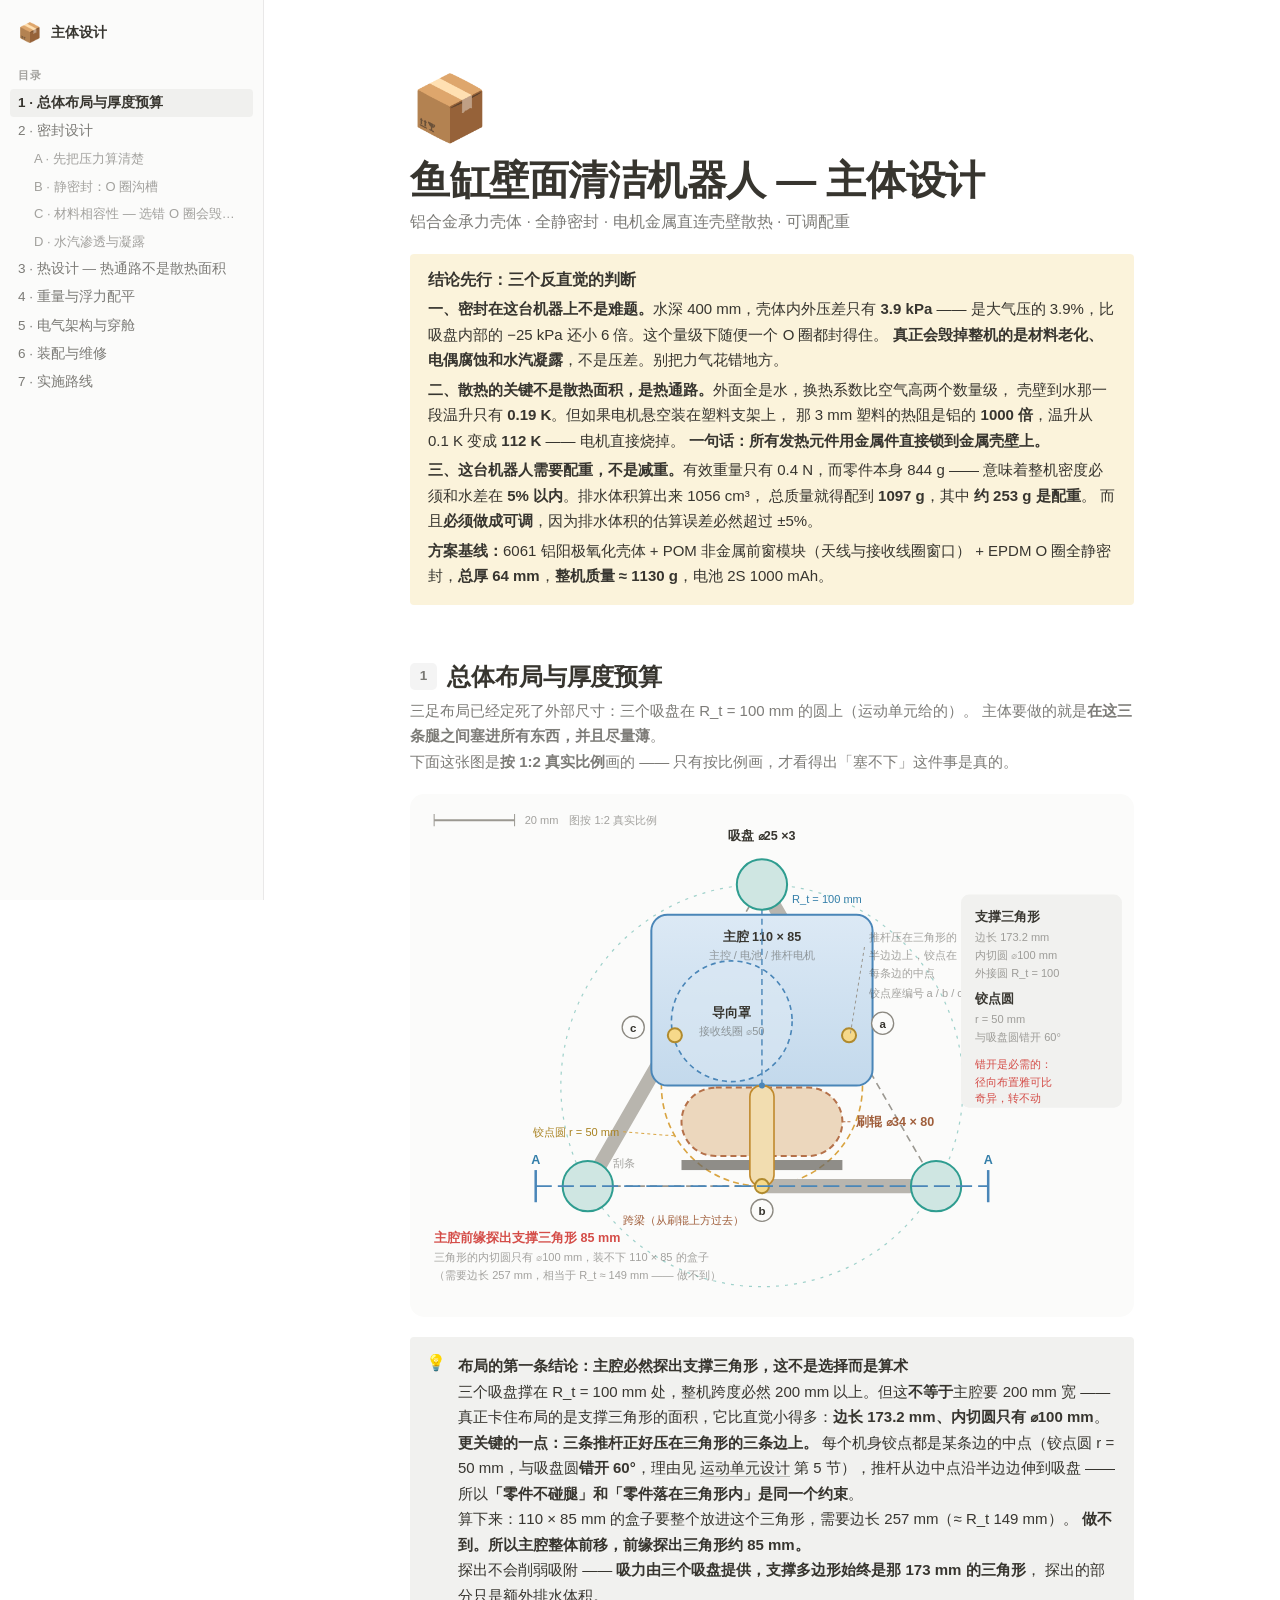
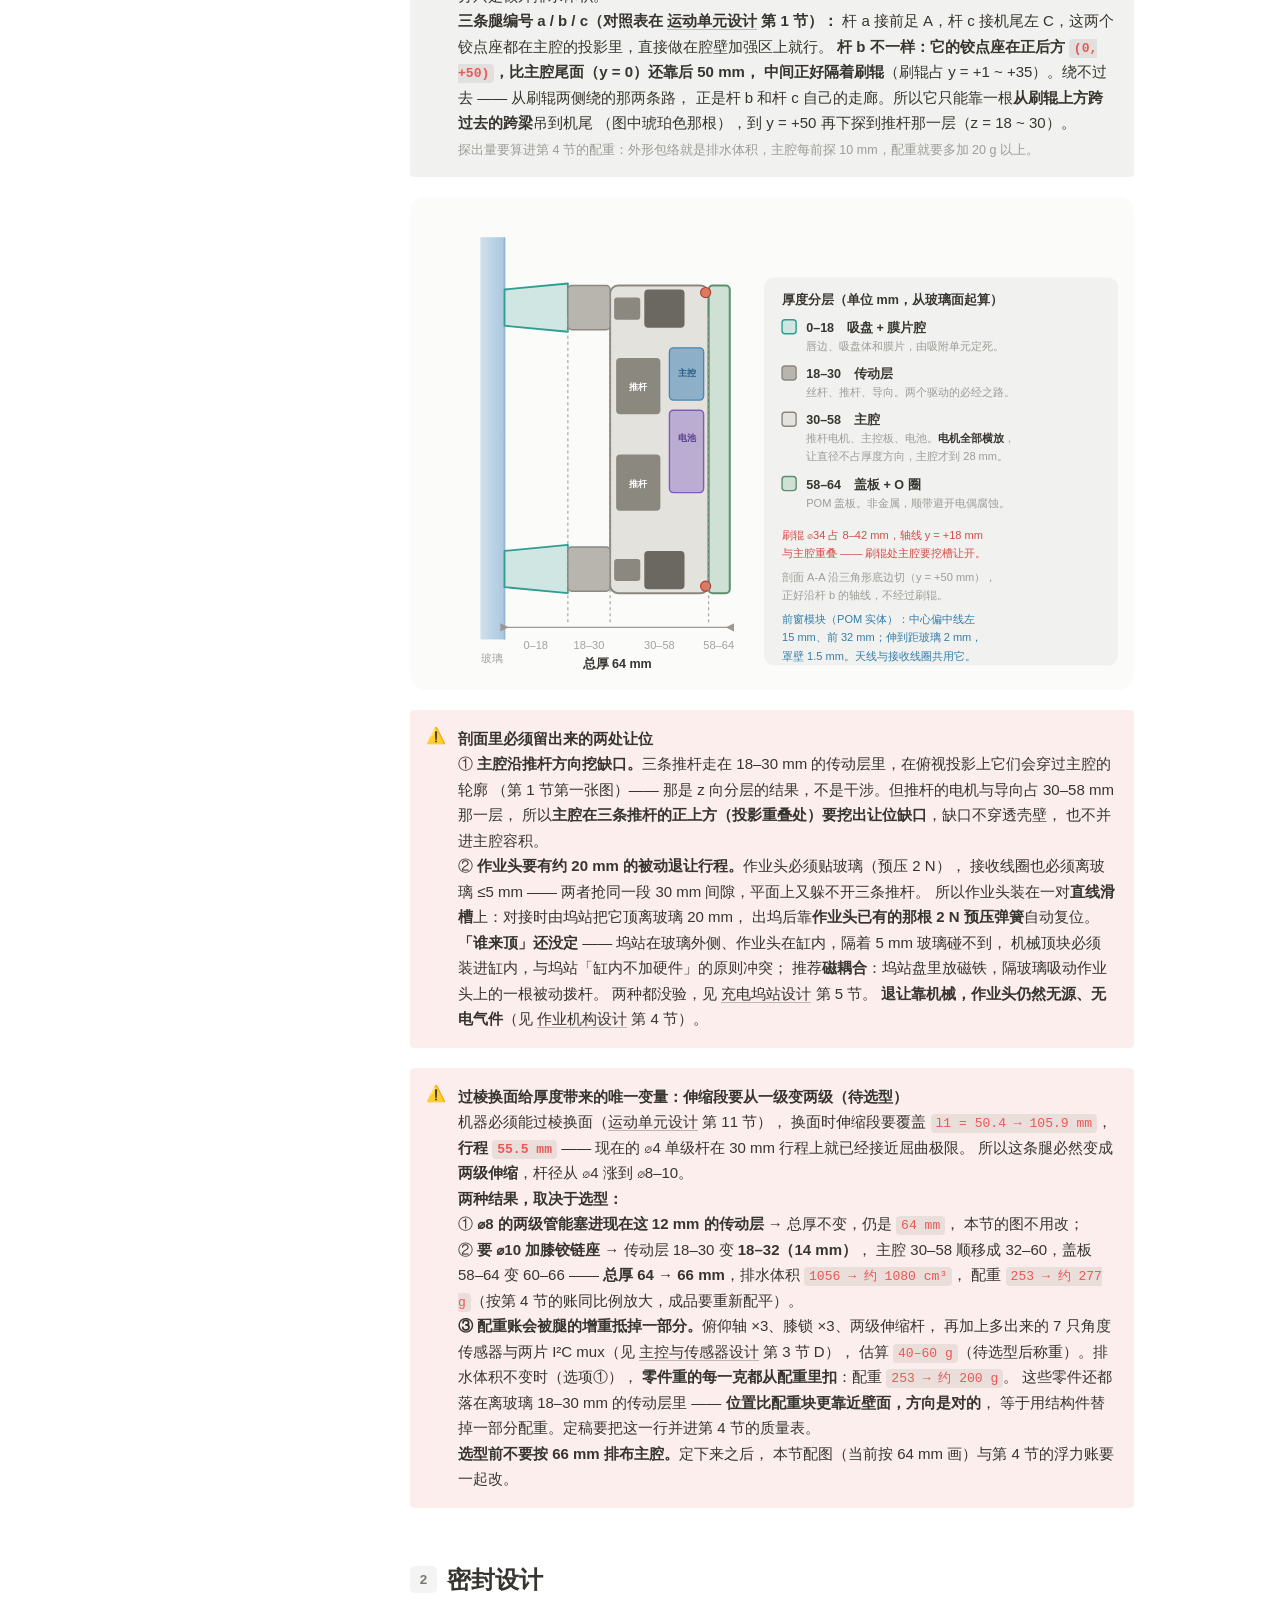
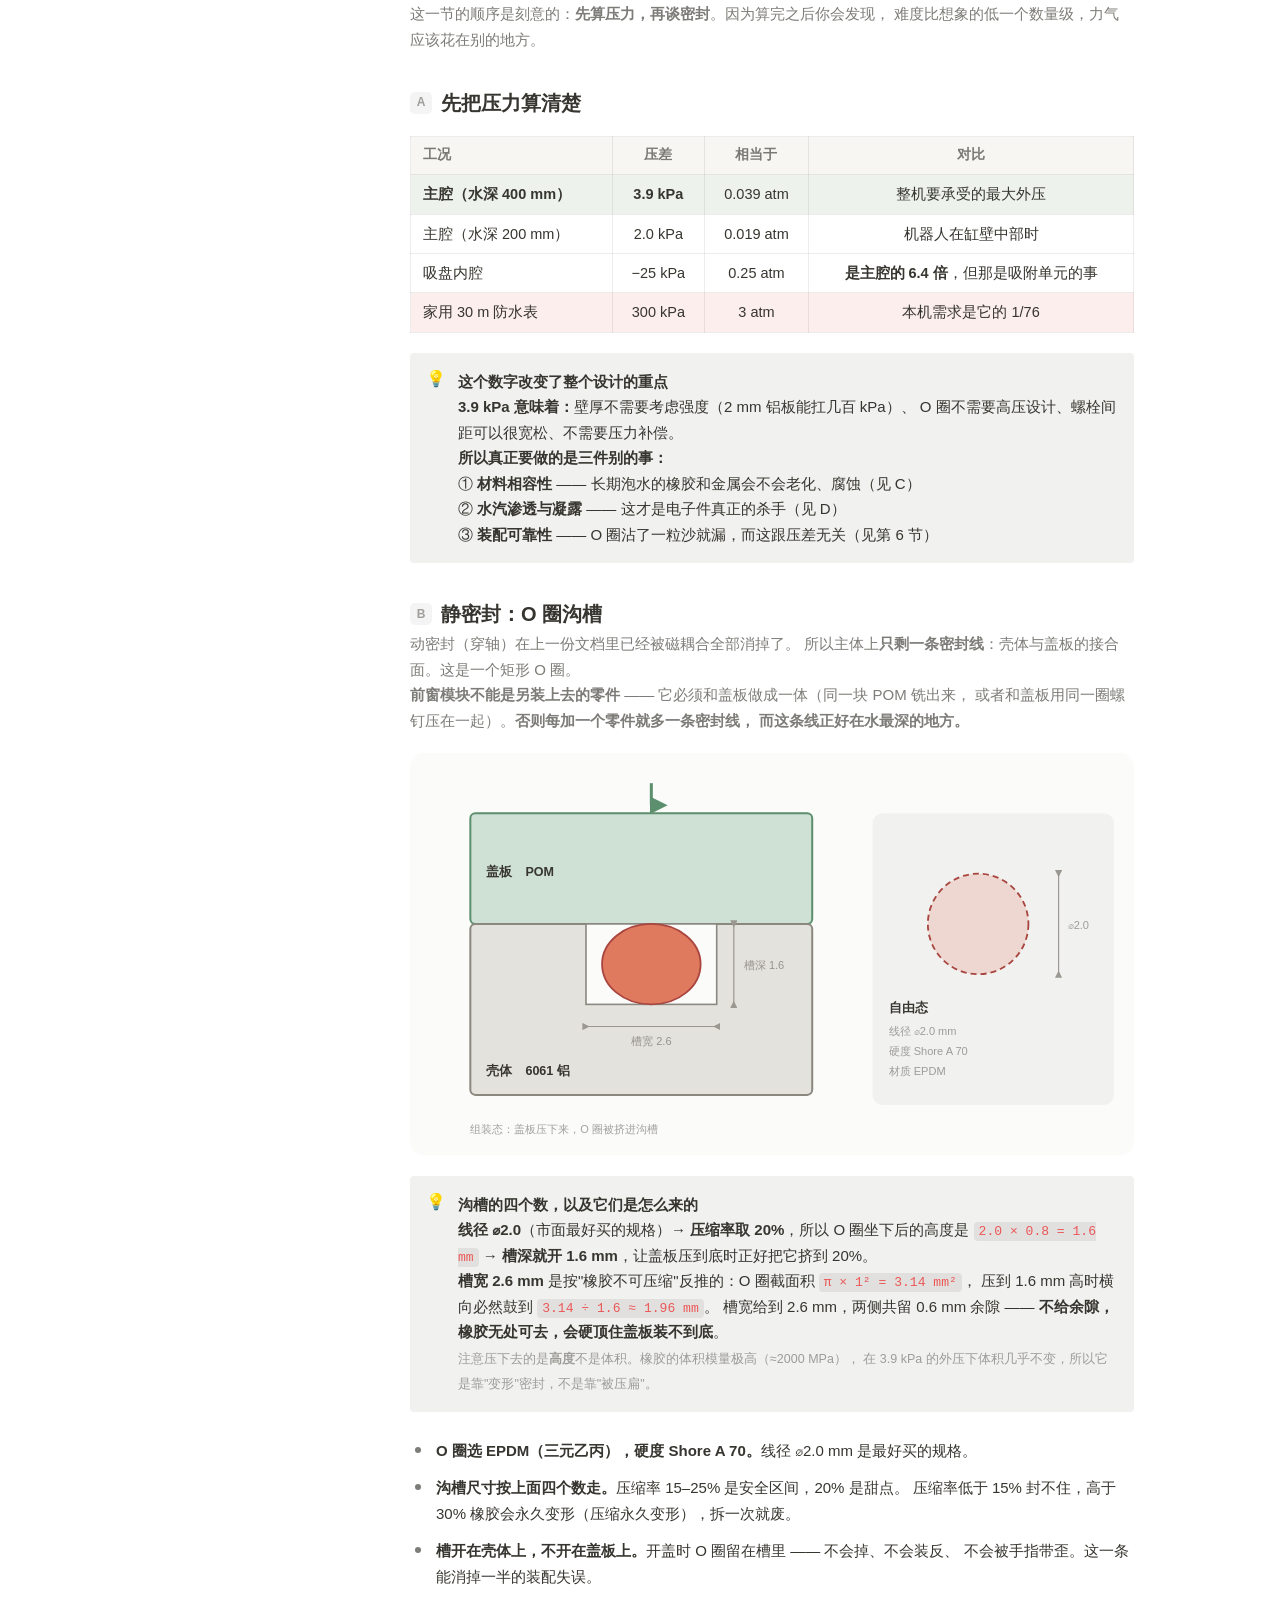
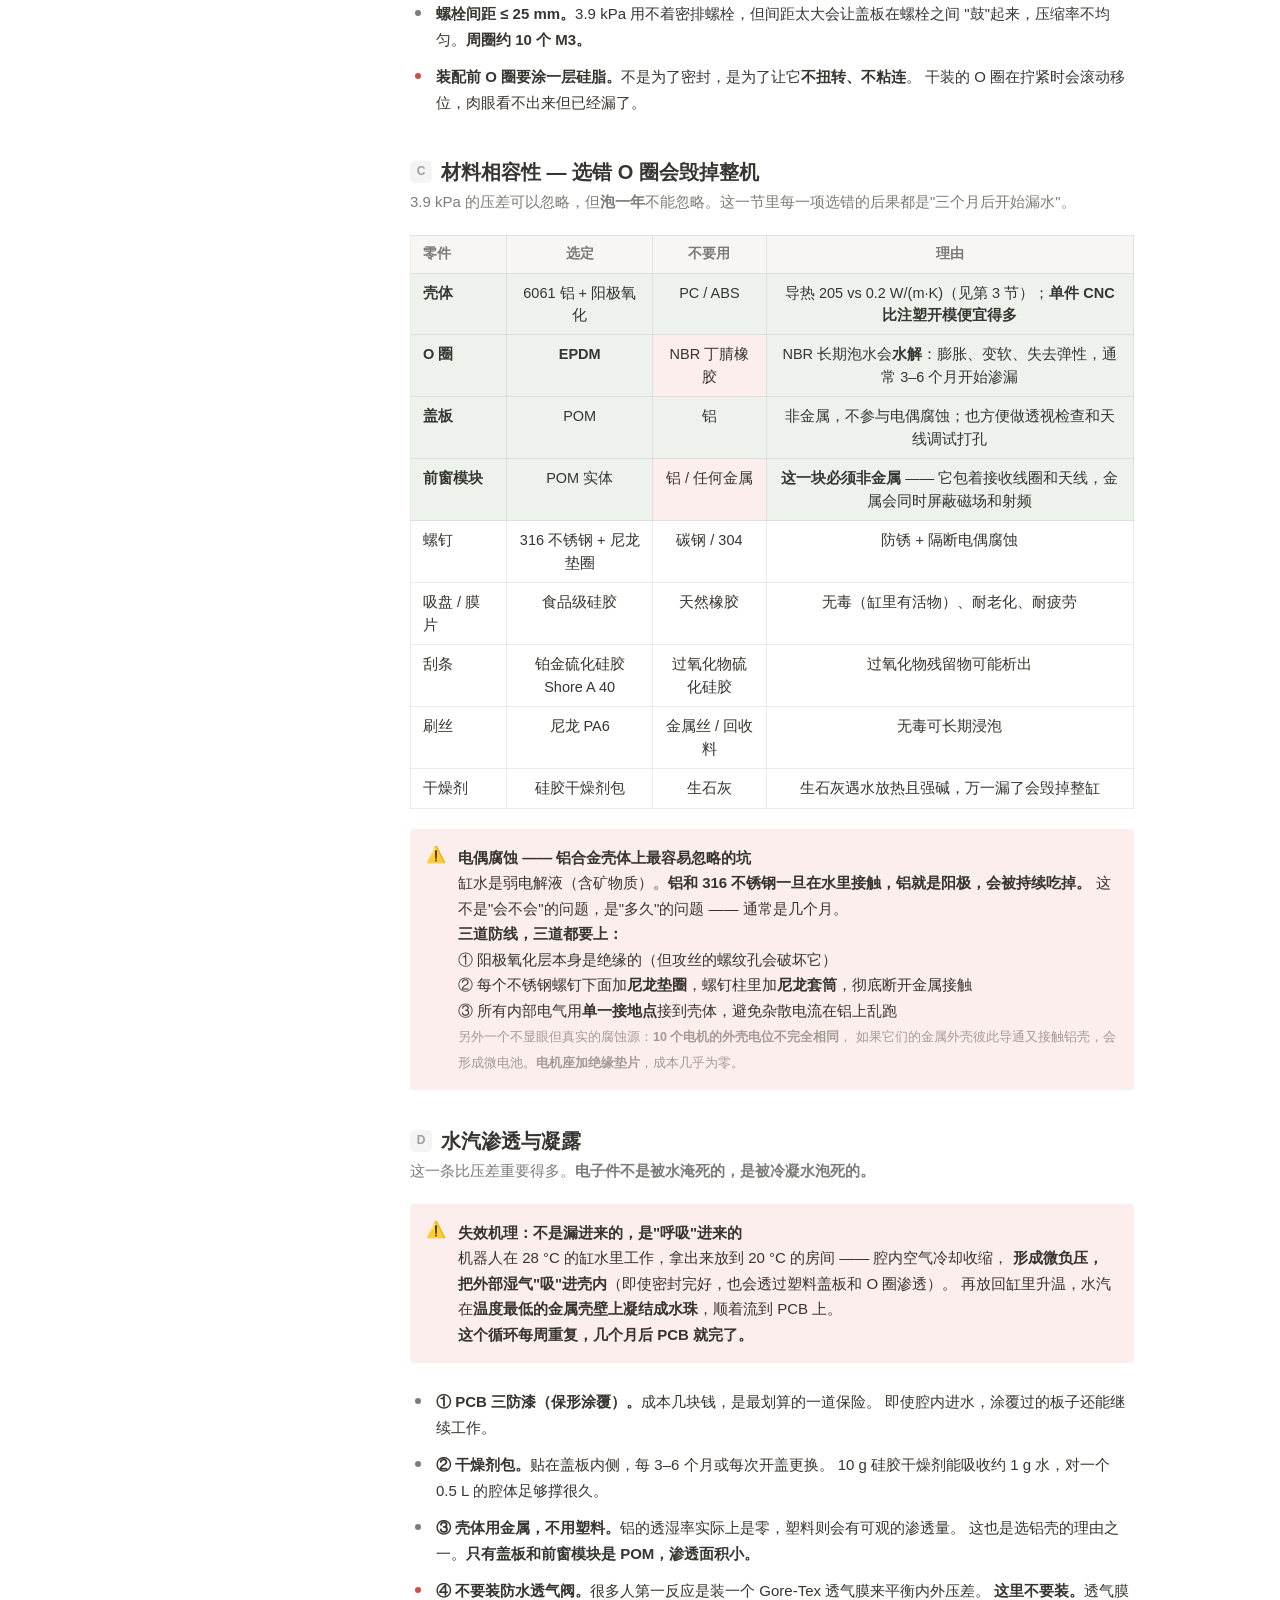
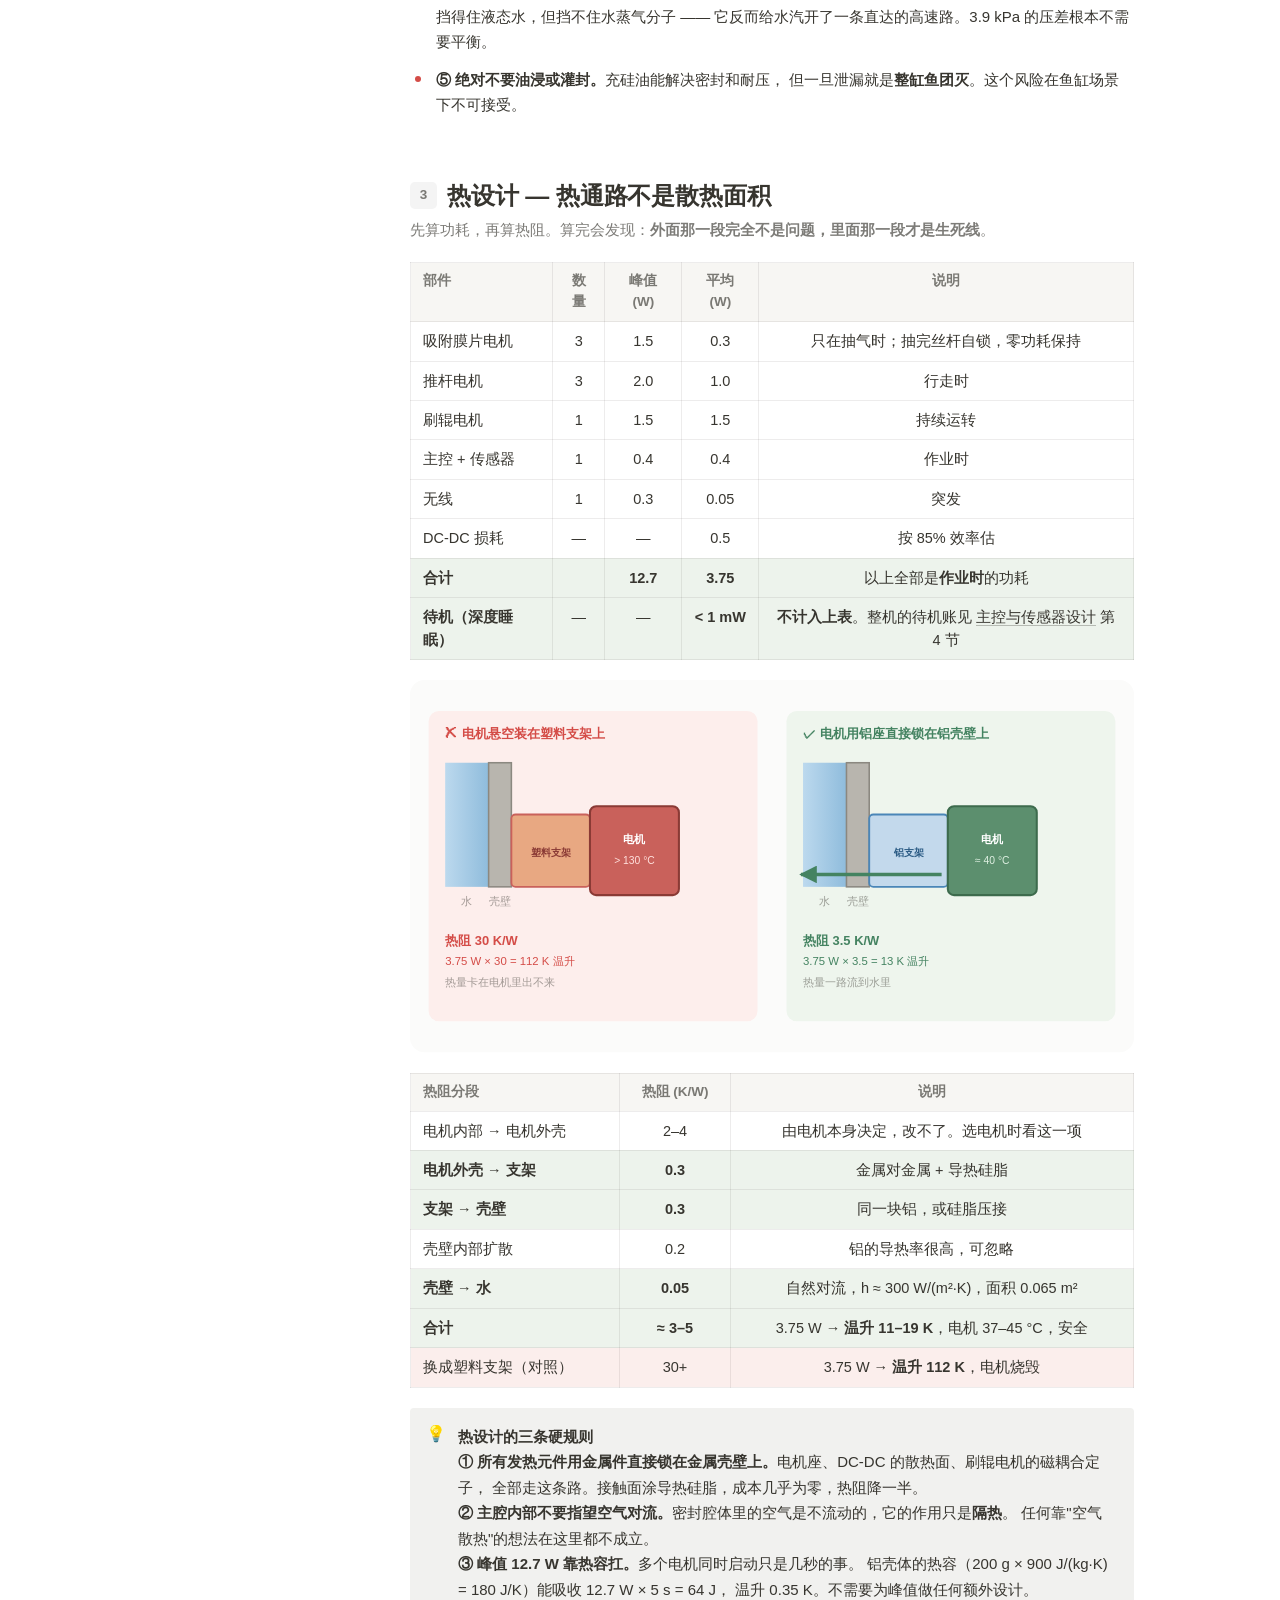
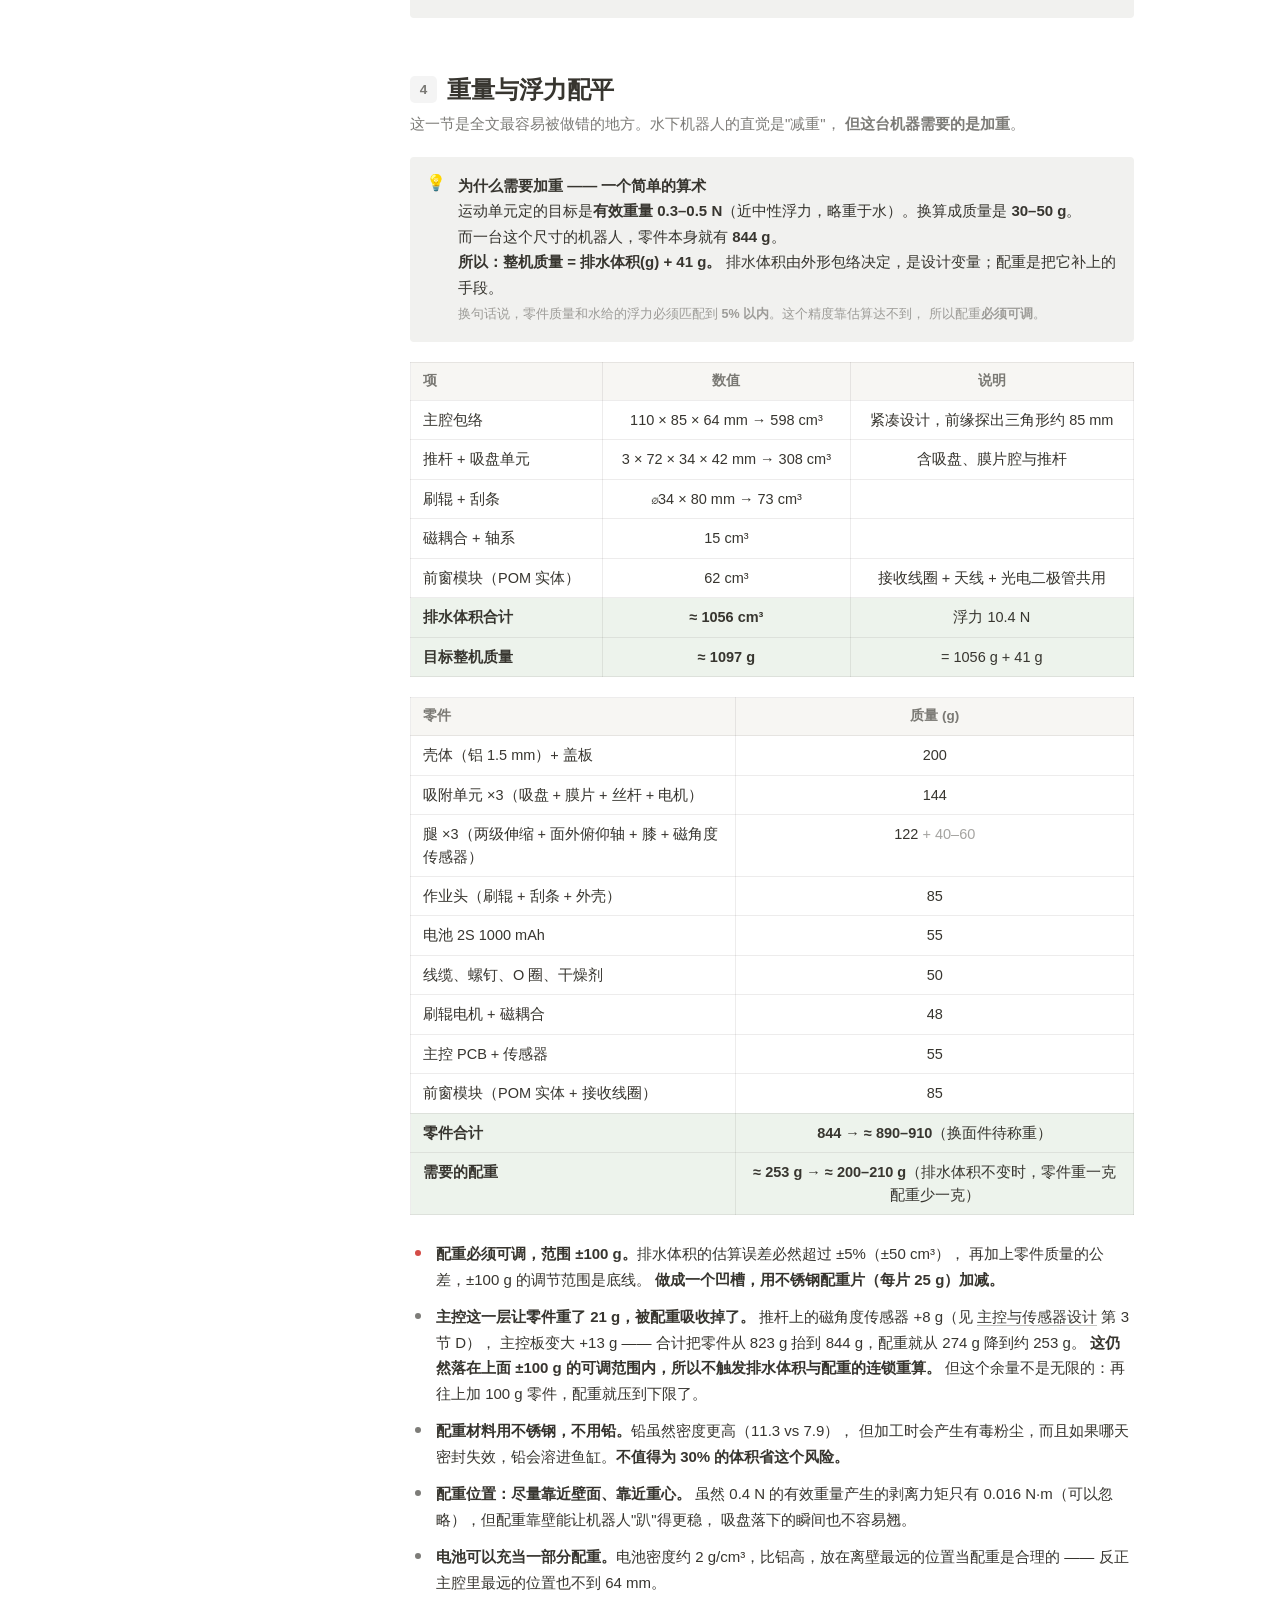
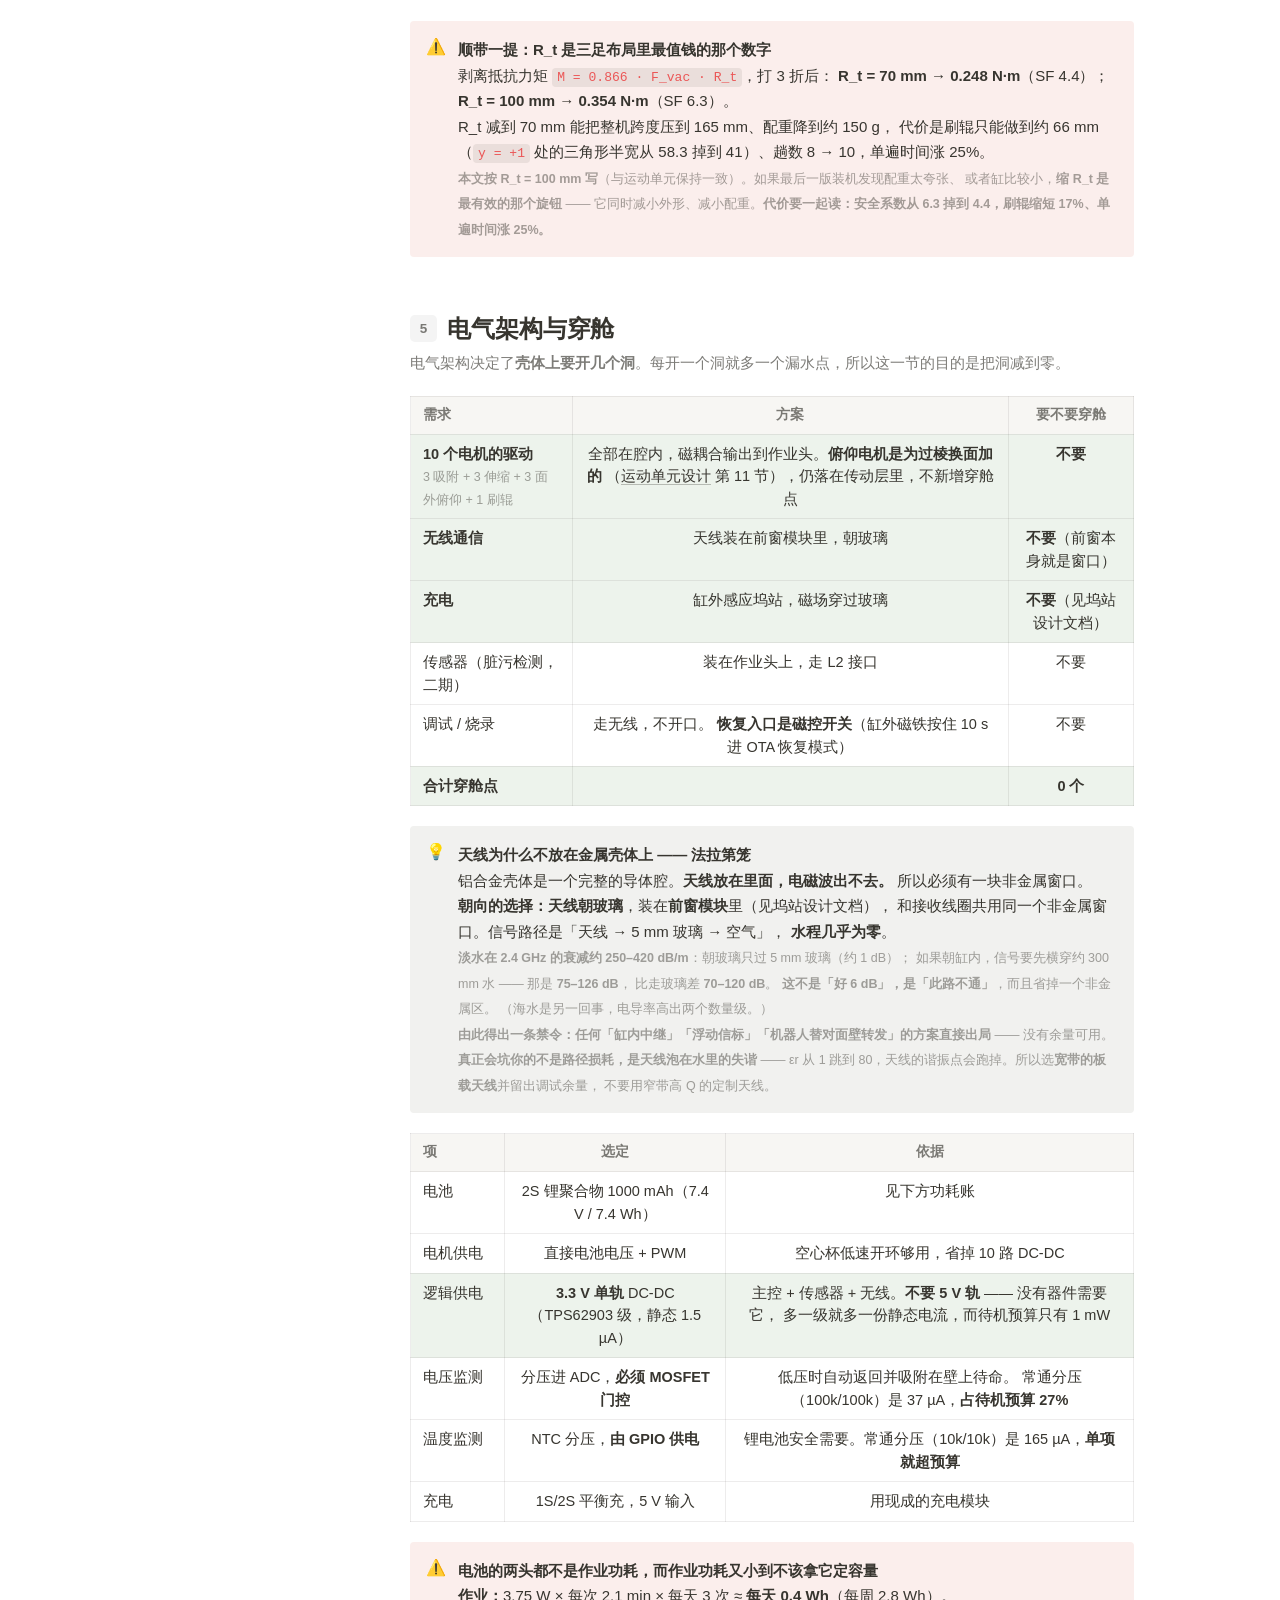
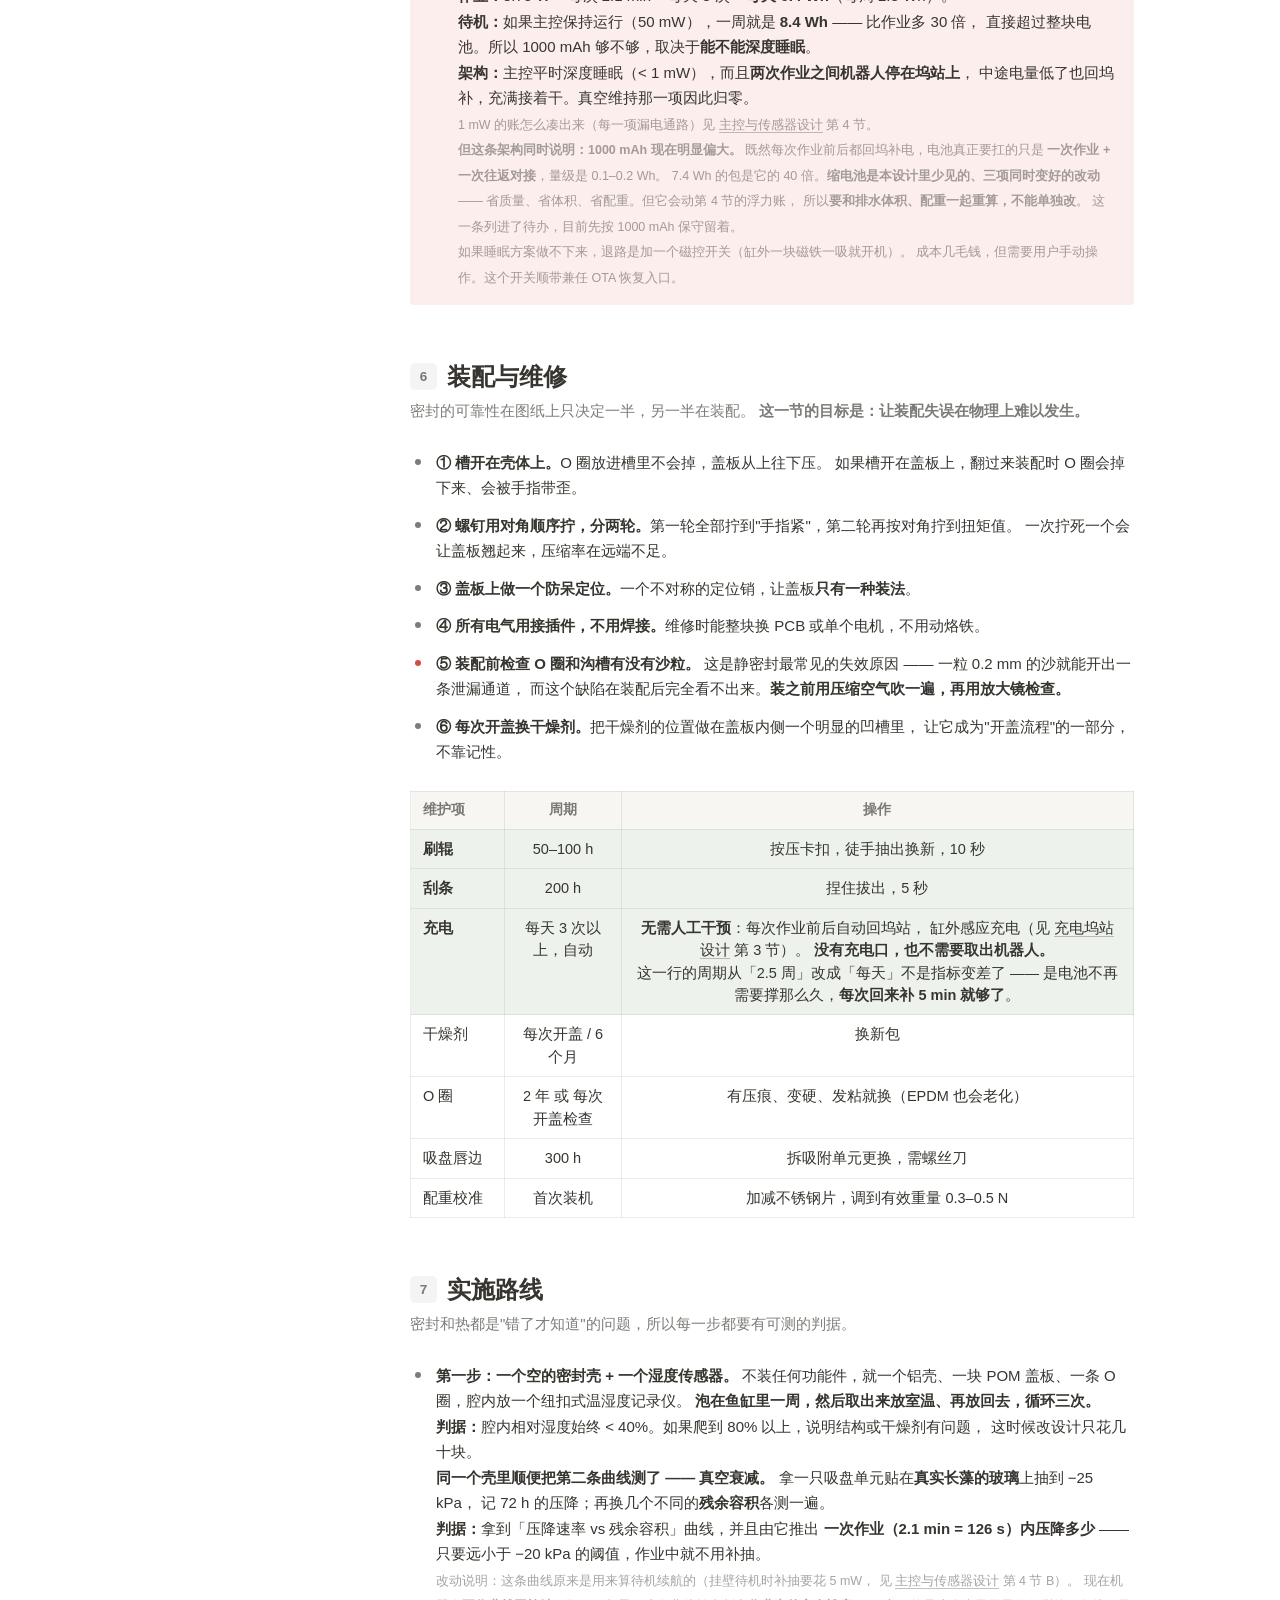
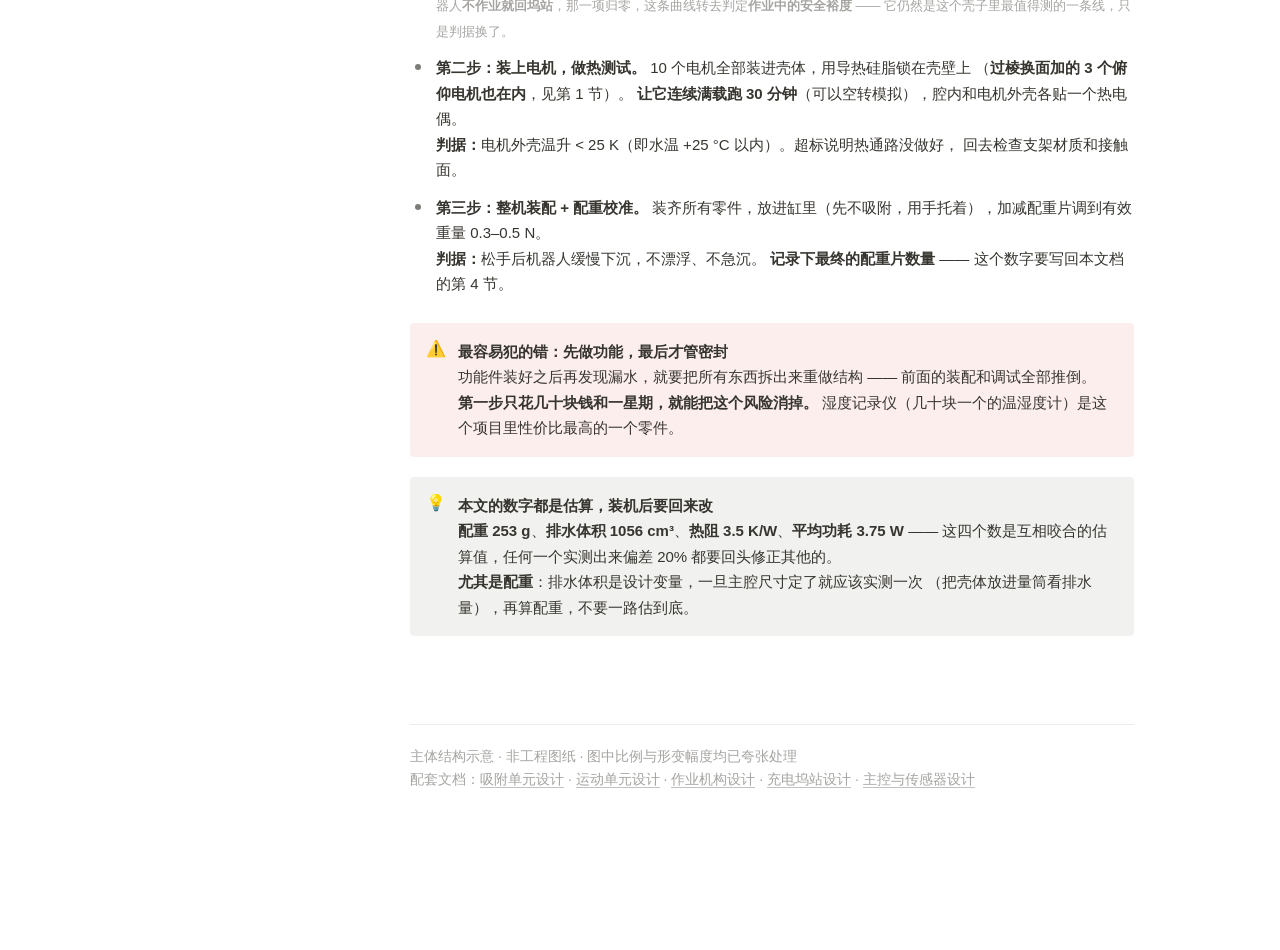
==== commit 5a9c03dc: "feat: 支持过棱换面（含 90° 直角棱） 运动单元新增第 11 节：直角棱换面的几何与选型。结论是每条腿从单级推杆 改成「方位铰（被动）+ 面外俯仰轴（主动）+ 两级伸缩（主动）+ 被动弹簧膝 " ====
--- a/body.html
+++ b/body.html
@@ -318,9 +318,36 @@
     也不并进主腔容积。<br>
     ② <b>作业头要有约 20 mm 的被动退让行程。</b>作业头必须贴玻璃（预压 2 N），
     接收线圈也必须离玻璃 ≤5 mm —— 两者抢同一段 30 mm 间隙，平面上又躲不开三条推杆。
-    所以作业头装在一对<b>直线滑槽</b>上：对接时由坞站的顶块把它顶离玻璃 20 mm，
+    所以作业头装在一对<b>直线滑槽</b>上：对接时由坞站把它顶离玻璃 20 mm，
     出坞后靠<b>作业头已有的那根 2 N 预压弹簧</b>自动复位。
+    <br><b>「谁来顶」还没定</b> —— 坞站在玻璃外侧、作业头在缸内，隔着 5 mm 玻璃碰不到，
+    机械顶块必须装进缸内，与坞站「缸内不加硬件」的原则冲突；
+    推荐<b>磁耦合</b>：坞站盘里放磁铁，隔玻璃吸动作业头上的一根被动拨杆。
+    两种都没验，见 <a href="dock.html">充电坞站设计</a> 第 5 节。
     <b>退让靠机械，作业头仍然无源、无电气件</b>（见 <a href="work.html">作业机构设计</a> 第 4 节）。
+  </div>
+
+  <div class="formula w">
+    <b>过棱换面给厚度带来的唯一变量：伸缩段要从一级变两级（待选型）</b><br>
+    机器必须能过棱换面（<a href="motion.html">运动单元设计</a> 第 11 节），
+    换面时伸缩段要覆盖 <code>l1 = 50.4 → 105.9 mm</code>，<b>行程 <code>55.5 mm</code></b> ——
+    现在的 ∅4 单级杆在 30 mm 行程上就已经接近屈曲极限。
+    所以这条腿必然变成<b>两级伸缩</b>，杆径从 ∅4 涨到 ∅8–10。
+    <br><b>两种结果，取决于选型：</b>
+    <br>① <b>∅8 的两级管能塞进现在这 12 mm 的传动层</b> → 总厚不变，仍是 <code>64 mm</code>，
+    本节的图不用改；
+    <br>② <b>要 ∅10 加膝铰链座</b> → 传动层 18–30 变 <b>18–32（14 mm）</b>，
+    主腔 30–58 顺移成 32–60，盖板 58–64 变 60–66 ——
+    <b>总厚 64 → 66 mm</b>，排水体积 <code>1056 → 约 1080 cm³</code>，
+    配重 <code>253 → 约 277 g</code>（按第 4 节的账同比例放大，成品要重新配平）。
+    <br><b>③ 配重账会被腿的增重抵掉一部分。</b>俯仰轴 ×3、膝锁 ×3、两级伸缩杆，
+    再加上多出来的 7 只角度传感器与两片 I²C mux（见 <a href="ctrl.html">主控与传感器设计</a> 第 3 节 D），
+    估算 <code>40–60 g</code>（待选型后称重）。排水体积不变时（选项①），
+    <b>零件重的每一克都从配重里扣</b>：配重 <code>253 → 约 200 g</code>。
+    这些零件还都落在离玻璃 18–30 mm 的传动层里 —— <b>位置比配重块更靠近壁面，方向是对的</b>，
+    等于用结构件替掉一部分配重。定稿要把这一行并进第 4 节的质量表。
+    <br><b>选型前不要按 66 mm 排布主腔。</b>定下来之后，
+    本节配图（当前按 64 mm 画）与第 4 节的浮力账要一起改。
   </div>
 </div>
 
@@ -475,7 +502,7 @@
     <br>② 每个不锈钢螺钉下面加<b>尼龙垫圈</b>，螺钉柱里加<b>尼龙套筒</b>，彻底断开金属接触
     <br>③ 所有内部电气用<b>单一接地点</b>接到壳体，避免杂散电流在铝上乱跑
     <br><span style="color:var(--ink-3);font-size:12.5px">
-    另外一个不显眼但真实的腐蚀源：<b>7 个电机的外壳电位不完全相同</b>，
+    另外一个不显眼但真实的腐蚀源：<b>10 个电机的外壳电位不完全相同</b>，
     如果它们的金属外壳彼此导通又接触铝壳，会形成微电池。<b>电机座加绝缘垫片</b>，成本几乎为零。</span>
   </div>
 
@@ -637,15 +664,15 @@
     <tbody>
       <tr><td>壳体（铝 1.5 mm）+ 盖板</td><td>200</td></tr>
       <tr><td>吸附单元 ×3（吸盘 + 膜片 + 丝杆 + 电机）</td><td>144</td></tr>
-      <tr><td>推杆 ×3（含电机 + 磁角度传感器）</td><td>122</td></tr>
+      <tr><td>腿 ×3（两级伸缩 + 面外俯仰轴 + 膝 + 磁角度传感器）</td><td>122 <span style="color:var(--ink-3)">+ 40–60</span></td></tr>
       <tr><td>作业头（刷辊 + 刮条 + 外壳）</td><td>85</td></tr>
       <tr><td>电池 2S 1000 mAh</td><td>55</td></tr>
       <tr><td>线缆、螺钉、O 圈、干燥剂</td><td>50</td></tr>
       <tr><td>刷辊电机 + 磁耦合</td><td>48</td></tr>
       <tr><td>主控 PCB + 传感器</td><td>55</td></tr>
       <tr><td>前窗模块（POM 实体 + 接收线圈）</td><td>85</td></tr>
-      <tr class="hl"><td><b>零件合计</b></td><td><b>844</b></td></tr>
-      <tr class="hl"><td><b>需要的配重</b></td><td><b>≈ 253 g</b></td></tr>
+      <tr class="hl"><td><b>零件合计</b></td><td><b>844</b> → <b>≈ 890–910</b>（换面件待称重）</td></tr>
+      <tr class="hl"><td><b>需要的配重</b></td><td><b>≈ 253 g</b> → <b>≈ 200–210 g</b>（排水体积不变时，零件重一克配重少一克）</td></tr>
     </tbody>
   </table>
 
@@ -690,7 +717,10 @@
   <table>
     <thead><tr><th>需求</th><th>方案</th><th>要不要穿舱</th></tr></thead>
     <tbody>
-      <tr class="hl"><td><b>7 个电机的驱动</b></td><td>全部在腔内，磁耦合输出到作业头</td><td><b>不要</b></td></tr>
+      <tr class="hl"><td><b>10 个电机的驱动</b><br>
+        <span style="color:var(--ink-3);font-size:12.5px">3 吸附 + 3 伸缩 + 3 面外俯仰 + 1 刷辊</span></td>
+        <td>全部在腔内，磁耦合输出到作业头。<b>俯仰电机是为过棱换面加的</b>
+        （<a href="motion.html">运动单元设计</a> 第 11 节），仍落在传动层里，不新增穿舱点</td><td><b>不要</b></td></tr>
       <tr class="hl"><td><b>无线通信</b></td><td>天线装在前窗模块里，朝玻璃</td><td><b>不要</b>（前窗本身就是窗口）</td></tr>
       <tr class="hl"><td><b>充电</b></td><td>缸外感应坞站，磁场穿过玻璃</td><td><b>不要</b>（见坞站设计文档）</td></tr>
       <tr><td>传感器（脏污检测，二期）</td><td>装在作业头上，走 L2 接口</td><td>不要</td></tr>
@@ -724,7 +754,7 @@
     <thead><tr><th>项</th><th>选定</th><th>依据</th></tr></thead>
     <tbody>
       <tr><td>电池</td><td>2S 锂聚合物 1000 mAh（7.4 V / 7.4 Wh）</td><td>见下方功耗账</td></tr>
-      <tr><td>电机供电</td><td>直接电池电压 + PWM</td><td>空心杯低速开环够用，省掉 7 路 DC-DC</td></tr>
+      <tr><td>电机供电</td><td>直接电池电压 + PWM</td><td>空心杯低速开环够用，省掉 10 路 DC-DC</td></tr>
       <tr class="hl"><td>逻辑供电</td><td><b>3.3 V 单轨</b> DC-DC（TPS62903 级，静态 1.5 µA）</td>
         <td>主控 + 传感器 + 无线。<b>不要 5 V 轨</b> —— 没有器件需要它，
           多一级就多一份静态电流，而待机预算只有 1 mW</td></tr>
@@ -821,7 +851,8 @@
       现在机器人<b>不作业就回坞站</b>，那一项归零，这条曲线转去判定<b>作业中的安全裕度</b> ——
       它仍然是这个壳子里最值得测的一条线，只是判据换了。</span></li>
     <li><b>第二步：装上电机，做热测试。</b>
-      7 个电机全部装进壳体，用导热硅脂锁在壳壁上。
+      10 个电机全部装进壳体，用导热硅脂锁在壳壁上
+      （<b>过棱换面加的 3 个俯仰电机也在内</b>，见第 1 节）。
       <b>让它连续满载跑 30 分钟</b>（可以空转模拟），腔内和电机外壳各贴一个热电偶。
       <br><b>判据：</b>电机外壳温升 &lt; 25 K（即水温 +25 °C 以内）。超标说明热通路没做好，
       回去检查支架材质和接触面。</li>
